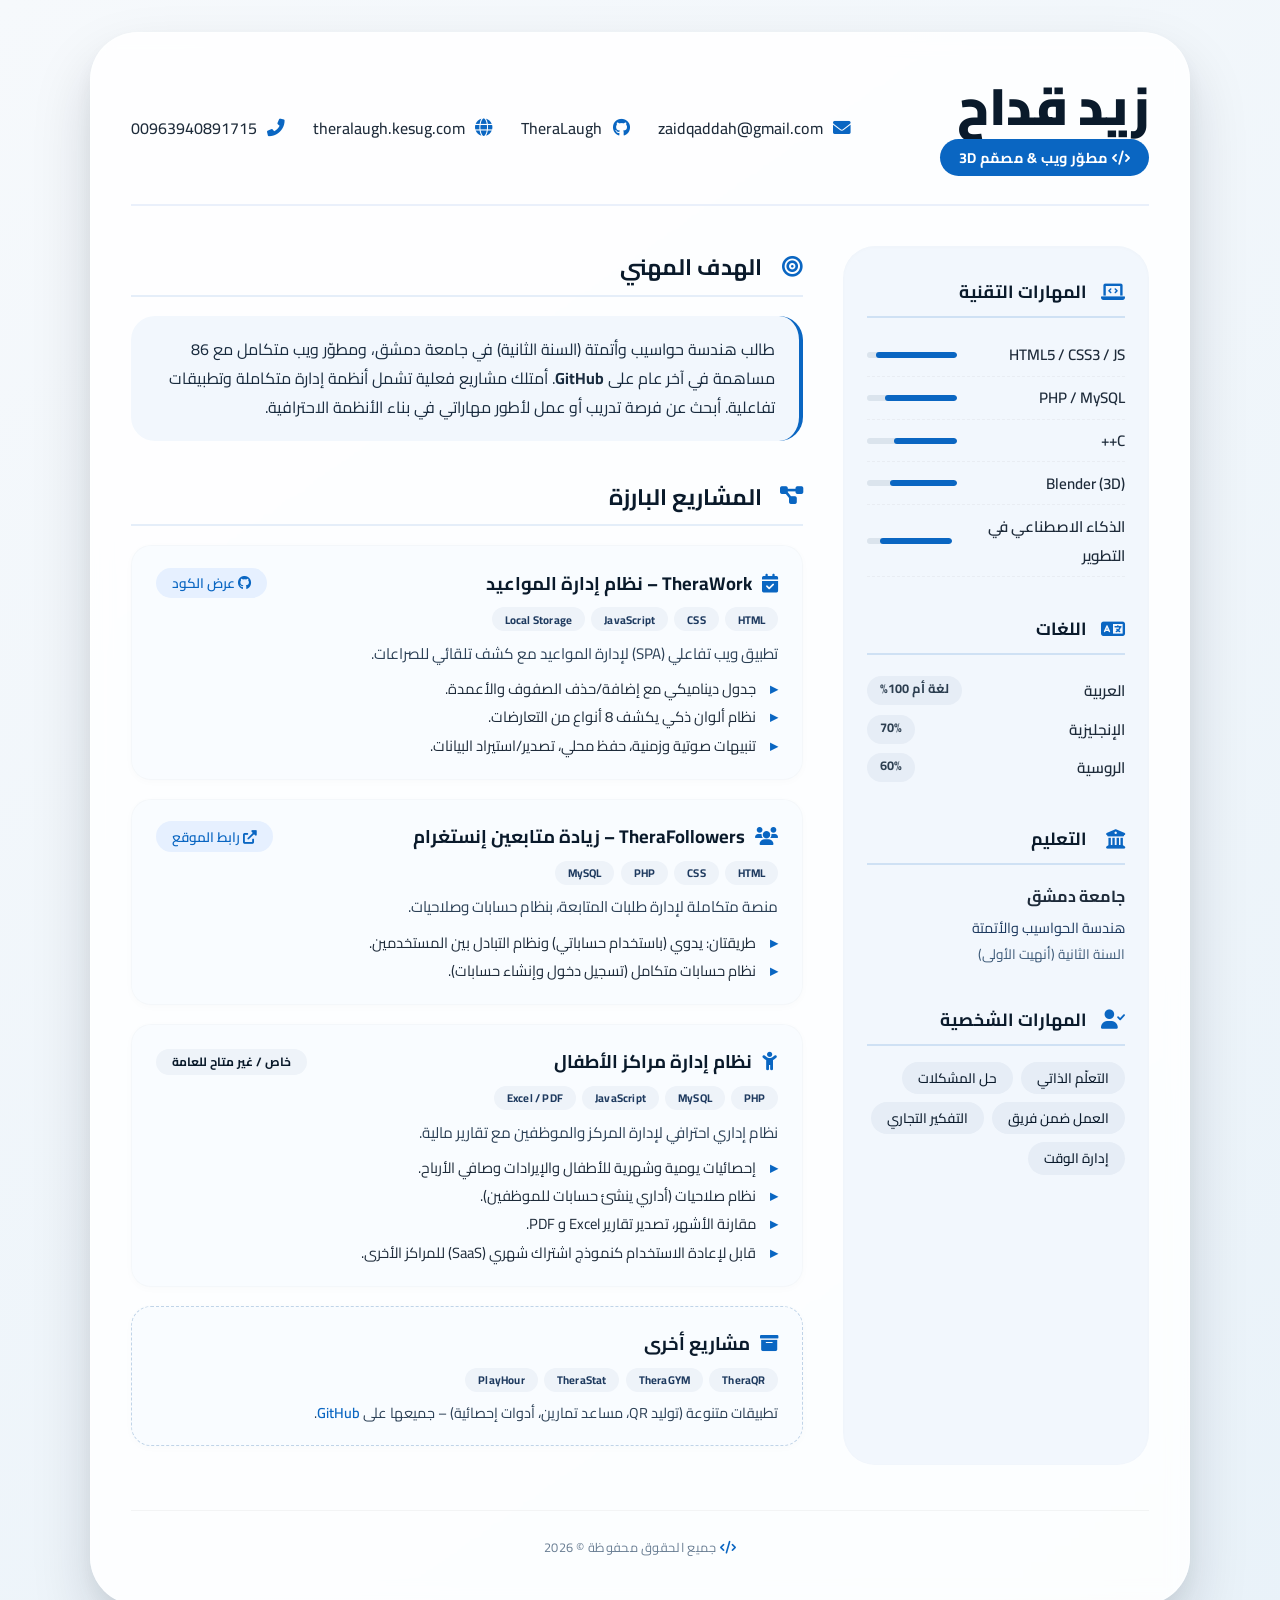
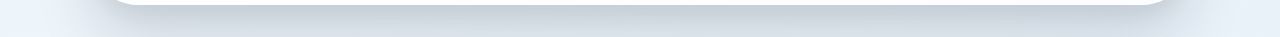
==== index.html @ 690ad446 "Add initial HTML structure for personal website" ====
<!DOCTYPE html>
<html dir="rtl" lang="ar">
<head>
    <meta charset="UTF-8" />
    <meta name="viewport" content="width=device-width, initial-scale=1.0" />
    <title>ZAID QADDAH</title>
    <!-- Google Fonts -->
    <link rel="preconnect" href="https://fonts.googleapis.com" />
    <link rel="preconnect" href="https://fonts.gstatic.com" crossorigin />
    <link href="https://fonts.googleapis.com/css2?family=Cairo:wght@300;400;700;900&display=swap" rel="stylesheet" />
    <!-- Font Awesome 6 (أيقونات) -->
    <link rel="stylesheet" href="https://cdnjs.cloudflare.com/ajax/libs/font-awesome/6.0.0-beta3/css/all.min.css" />
    <style>
        /* ---------- إعدادات عامة ---------- */
        * {
            margin: 0;
            padding: 0;
            box-sizing: border-box;
        }

        body {
            font-family: 'Cairo', sans-serif;
            background: linear-gradient(145deg, #f6f9fc 0%, #e9f2f9 100%);
            color: #1e2b3a;
            padding: 2rem 1rem;
            min-height: 100vh;
            display: flex;
            justify-content: center;
            align-items: center;
        }

        .container {
            max-width: 1100px;
            width: 100%;
            background: rgba(255, 255, 255, 0.85);
            backdrop-filter: blur(10px);
            -webkit-backdrop-filter: blur(10px);
            border-radius: 48px;
            box-shadow: 0 30px 60px rgba(0, 20, 40, 0.15), 0 10px 25px rgba(0, 0, 0, 0.05);
            padding: 2.8rem 2.5rem;
            transition: all 0.3s ease;
            border: 1px solid rgba(255, 255, 255, 0.4);
        }

        /* ---------- الهيدر / الاسم واللقب ---------- */
        .header {
            display: flex;
            flex-wrap: wrap;
            justify-content: space-between;
            align-items: center;
            border-bottom: 2px solid rgba(0, 80, 200, 0.08);
            padding-bottom: 1.8rem;
            margin-bottom: 2.5rem;
        }

        .name-title h1 {
            font-size: 3.2rem;
            font-weight: 900;
            color: #0a1a2b;
            letter-spacing: -0.5px;
            line-height: 1.1;
        }

        .name-title .badge {
            display: inline-block;
            background: #0a66c2;
            color: #fff;
            font-size: 0.9rem;
            font-weight: 700;
            padding: 0.3rem 1.2rem;
            border-radius: 40px;
            margin-top: 0.3rem;
            letter-spacing: 0.3px;
        }

        .contact-links {
            display: flex;
            flex-wrap: wrap;
            gap: 0.8rem 1.5rem;
            margin-top: 0.5rem;
        }

        .contact-links a {
            color: #1e2b3a;
            text-decoration: none;
            font-weight: 500;
            font-size: 1rem;
            display: inline-flex;
            align-items: center;
            gap: 0.4rem;
            transition: color 0.2s;
            border-bottom: 2px solid transparent;
            padding-bottom: 0.2rem;
        }

        .contact-links a i {
            color: #0a66c2;
            font-size: 1.1rem;
            width: 1.6rem;
            text-align: center;
        }

        .contact-links a:hover {
            color: #0a66c2;
            border-bottom-color: #0a66c2;
        }

        /* ---------- شبكة (Grid) السيرة ---------- */
        .cv-grid {
            display: grid;
            grid-template-columns: 1fr 2.2fr;
            gap: 2.5rem;
        }

        /* ---------- العمود الأيمن (الجانبي) ---------- */
        .sidebar {
            background: #f2f7fd;
            border-radius: 32px;
            padding: 1.8rem 1.5rem;
            box-shadow: inset 0 1px 4px rgba(0,0,0,0.02);
        }

        .sidebar-section {
            margin-bottom: 2.2rem;
        }

        .sidebar-section:last-child {
            margin-bottom: 0;
        }

        .sidebar-section h3 {
            font-size: 1.1rem;
            font-weight: 700;
            color: #0a1a2b;
            display: flex;
            align-items: center;
            gap: 0.6rem;
            margin-bottom: 1rem;
            border-bottom: 2px solid rgba(10, 102, 194, 0.15);
            padding-bottom: 0.5rem;
        }

        .sidebar-section h3 i {
            color: #0a66c2;
            font-size: 1.2rem;
            width: 1.8rem;
        }

        /* المهارات */
        .skill-item {
            display: flex;
            justify-content: space-between;
            align-items: center;
            font-size: 0.95rem;
            padding: 0.4rem 0;
            border-bottom: 1px dashed rgba(0,0,0,0.04);
        }

        .skill-item span:first-child {
            font-weight: 600;
        }

        .skill-bar {
            width: 90px;
            height: 6px;
            background: #dbe4ed;
            border-radius: 20px;
            overflow: hidden;
        }

        .skill-bar .fill {
            height: 100%;
            background: #0a66c2;
            border-radius: 20px;
            display: block;
        }

        .lang-item {
            display: flex;
            justify-content: space-between;
            font-size: 0.95rem;
            padding: 0.3rem 0;
        }

        .lang-item .lang-name {
            font-weight: 600;
        }

        .lang-item .lang-level {
            color: #2c3e50;
            background: #e6edf6;
            padding: 0 0.8rem;
            border-radius: 30px;
            font-size: 0.8rem;
            font-weight: 700;
        }

        .badge-list {
            display: flex;
            flex-wrap: wrap;
            gap: 0.5rem;
        }

        .badge-list .tag {
            background: #e6edf6;
            padding: 0.2rem 1rem;
            border-radius: 40px;
            font-size: 0.85rem;
            font-weight: 500;
            color: #0a1a2b;
        }

        /* ---------- العمود الأيسر (الرئيسي) ---------- */
        .main {
            display: flex;
            flex-direction: column;
            gap: 2.2rem;
        }

        .main-section h2 {
            font-size: 1.4rem;
            font-weight: 700;
            color: #0a1a2b;
            display: flex;
            align-items: center;
            gap: 0.6rem;
            margin-bottom: 1.2rem;
            border-bottom: 2px solid rgba(10, 102, 194, 0.1);
            padding-bottom: 0.4rem;
        }

        .main-section h2 i {
            color: #0a66c2;
            font-size: 1.3rem;
            width: 2rem;
        }

        /* الهدف */
        .objective {
            background: #f2f7fd;
            padding: 1.2rem 1.5rem;
            border-radius: 24px;
            font-size: 1rem;
            line-height: 1.8;
            color: #1a2c3f;
            border-right: 4px solid #0a66c2;
        }

        /* المشاريع */
        .project-card {
            background: #f9fcff;
            border-radius: 20px;
            padding: 1.2rem 1.5rem;
            margin-bottom: 1.2rem;
            box-shadow: 0 2px 8px rgba(0,0,0,0.02);
            border: 1px solid rgba(0,0,0,0.02);
            transition: transform 0.15s ease;
        }

        .project-card:hover {
            transform: translateY(-3px);
            box-shadow: 0 8px 20px rgba(0, 40, 80, 0.06);
        }

        .project-card .project-title {
            font-size: 1.15rem;
            font-weight: 700;
            color: #0a1a2b;
            display: flex;
            flex-wrap: wrap;
            align-items: center;
            justify-content: space-between;
        }

        .project-card .project-title a {
            color: #0a66c2;
            text-decoration: none;
            font-size: 0.85rem;
            font-weight: 600;
            background: #e6f0ff;
            padding: 0.15rem 1rem;
            border-radius: 30px;
            transition: 0.2s;
        }

        .project-card .project-title a:hover {
            background: #0a66c2;
            color: #fff;
        }

        .project-card .project-tech {
            display: flex;
            flex-wrap: wrap;
            gap: 0.4rem;
            margin: 0.4rem 0 0.6rem;
        }

        .project-card .project-tech span {
            background: #eef3f9;
            font-size: 0.7rem;
            font-weight: 700;
            padding: 0.1rem 0.8rem;
            border-radius: 30px;
            color: #1e3a5f;
            letter-spacing: 0.2px;
        }

        .project-card p {
            font-size: 0.95rem;
            line-height: 1.7;
            color: #2c4056;
            margin-top: 0.3rem;
        }

        .project-card ul {
            list-style: none;
            padding: 0;
            margin: 0.5rem 0 0;
        }

        .project-card ul li {
            font-size: 0.92rem;
            line-height: 1.6;
            padding: 0.15rem 0;
            padding-right: 1.4rem;
            position: relative;
        }

        .project-card ul li::before {
            content: "▸";
            color: #0a66c2;
            font-weight: 700;
            position: absolute;
            right: 0;
        }

        /* ---------- استجابة للجوال ---------- */
        @media (max-width: 820px) {
            .cv-grid {
                grid-template-columns: 1fr;
                gap: 1.8rem;
            }

            .container {
                padding: 1.8rem 1.2rem;
            }

            .header {
                flex-direction: column;
                align-items: flex-start;
                gap: 1rem;
            }

            .name-title h1 {
                font-size: 2.5rem;
            }

            .contact-links {
                gap: 0.5rem 1.2rem;
            }

            .project-card .project-title {
                flex-direction: column;
                align-items: flex-start;
                gap: 0.3rem;
            }
        }

        @media (max-width: 480px) {
            body {
                padding: 0.8rem;
            }
            .container {
                padding: 1.2rem 0.8rem;
                border-radius: 32px;
            }
            .name-title h1 {
                font-size: 2rem;
            }
            .sidebar {
                padding: 1.2rem 0.8rem;
            }
        }

        /* ---------- تذييل بسيط ---------- */
        .footer-note {
            margin-top: 2.8rem;
            text-align: center;
            font-size: 0.8rem;
            color: #6a7f94;
            border-top: 1px solid rgba(0,0,0,0.04);
            padding-top: 1.5rem;
            letter-spacing: 0.3px;
        }
        .footer-note a {
            color: #0a66c2;
            text-decoration: none;
        }
    </style>
</head>
<body>

<div class="container">

    <!-- ========== الهيدر ========== -->
    <header class="header">
        <div class="name-title">
            <h1>زيد قداح</h1>
            <span class="badge"><i class="fas fa-code"></i> مطوّر ويب &amp; مصمّم 3D</span>
        </div>
        <div class="contact-links">
            <a href="mailto:your.email@example.com"><i class="fas fa-envelope"></i> zaidqaddah@gmail.com</a>
            <a href="https://github.com/TheraLaugh" target="_blank"><i class="fab fa-github"></i> TheraLaugh</a>
            <a href="https://theralaugh.kesug.com" target="_blank"><i class="fas fa-globe"></i> theralaugh.kesug.com</a>
            <a href="#"><i class="fas fa-phone-alt"></i>00963940891715</a>
        </div>
    </header>

    <!-- ========== شبكة السيرة ========== -->
    <div class="cv-grid">

        <!-- ===== العمود الأيمن (الجانبي) ===== -->
        <aside class="sidebar">

            <!-- المهارات التقنية -->
            <section class="sidebar-section">
                <h3><i class="fas fa-laptop-code"></i> المهارات التقنية</h3>
                <div class="skill-item">
                    <span>HTML5 / CSS3 / JS</span>
                    <div class="skill-bar"><span class="fill" style="width:90%"></span></div>
                </div>
                <div class="skill-item">
                    <span>PHP / MySQL</span>
                    <div class="skill-bar"><span class="fill" style="width:80%"></span></div>
                </div>
                <div class="skill-item">
                    <span>C++</span>
                    <div class="skill-bar"><span class="fill" style="width:70%"></span></div>
                </div>
                <div class="skill-item">
                    <span>Blender (3D)</span>
                    <div class="skill-bar"><span class="fill" style="width:75%"></span></div>
                </div>
                <div class="skill-item">
                    <span>الذكاء الاصطناعي في التطوير</span>
                    <div class="skill-bar"><span class="fill" style="width:85%"></span></div>
                </div>
            </section>

            <!-- اللغات -->
            <section class="sidebar-section">
                <h3><i class="fas fa-language"></i> اللغات</h3>
                <div class="lang-item"><span class="lang-name">العربية</span><span class="lang-level">لغة أم 100%</span></div>
                <div class="lang-item"><span class="lang-name">الإنجليزية</span><span class="lang-level">70%</span></div>
                <div class="lang-item"><span class="lang-name">الروسية</span><span class="lang-level">60%</span></div>
            </section>

            <!-- التعليم -->
            <section class="sidebar-section">
                <h3><i class="fas fa-university"></i> التعليم</h3>
                <p style="font-weight:700; margin-bottom:0.2rem;">جامعة دمشق</p>
                <p style="font-size:0.9rem; color:#1e3a5f;">هندسة الحواسيب والأتمتة</p>
                <p style="font-size:0.85rem; color:#3d5a78;">السنة الثانية (أنهيت الأولى)</p>
            </section>

            <!-- المهارات الشخصية -->
            <section class="sidebar-section">
                <h3><i class="fas fa-user-check"></i> المهارات الشخصية</h3>
                <div class="badge-list">
                    <span class="tag">التعلّم الذاتي</span>
                    <span class="tag">حل المشكلات</span>
                    <span class="tag">العمل ضمن فريق</span>
                    <span class="tag">التفكير التجاري</span>
                    <span class="tag">إدارة الوقت</span>
                </div>
            </section>

        </aside>

        <!-- ===== العمود الأيسر (الرئيسي) ===== -->
        <main class="main">

            <!-- الهدف -->
            <section class="main-section">
                <h2><i class="fas fa-bullseye"></i> الهدف المهني</h2>
                <div class="objective">
                    طالب هندسة حواسيب وأتمتة (السنة الثانية) في جامعة دمشق، ومطوّر ويب متكامل 
                    مع 86 مساهمة في آخر عام على <strong>GitHub</strong>. أمتلك مشاريع فعلية 
                    تشمل أنظمة إدارة متكاملة وتطبيقات تفاعلية. أبحث عن فرصة تدريب أو عمل 
                    لأطور مهاراتي في بناء الأنظمة الاحترافية.
                </div>
            </section>

            <!-- المشاريع -->
            <section class="main-section">
                <h2><i class="fas fa-project-diagram"></i> المشاريع البارزة</h2>

                <!-- المشروع 1: TheraWork -->
                <div class="project-card">
                    <div class="project-title">
                        <span><i class="fas fa-calendar-check" style="color:#0a66c2;margin-left:0.4rem;"></i> TheraWork – نظام إدارة المواعيد</span>
                        <a href="https://github.com/TheraLaugh/TheraWork" target="_blank"><i class="fab fa-github"></i> عرض الكود</a>
                    </div>
                    <div class="project-tech">
                        <span>HTML</span><span>CSS</span><span>JavaScript</span><span>Local Storage</span>
                    </div>
                    <p>تطبيق ويب تفاعلي (SPA) لإدارة المواعيد مع كشف تلقائي للصراعات.</p>
                    <ul>
                        <li>جدول ديناميكي مع إضافة/حذف الصفوف والأعمدة.</li>
                        <li>نظام ألوان ذكي يكشف 8 أنواع من التعارضات.</li>
                        <li>تنبيهات صوتية وزمنية، حفظ محلي، تصدير/استيراد البيانات.</li>
                    </ul>
                </div>

                <!-- المشروع 2: TheraFollowers-site -->
                <div class="project-card">
                    <div class="project-title">
                        <span><i class="fas fa-users" style="color:#0a66c2;margin-left:0.4rem;"></i> TheraFollowers – زيادة متابعين إنستغرام</span>
                        <a href="https://theralaugh.kesug.com" target="_blank"><i class="fas fa-external-link-alt"></i> رابط الموقع</a>
                    </div>
                    <div class="project-tech">
                        <span>HTML</span><span>CSS</span><span>PHP</span><span>MySQL</span>
                    </div>
                    <p>منصة متكاملة لإدارة طلبات المتابعة، بنظام حسابات وصلاحيات.</p>
                    <ul>
                        <li>طريقتان: يدوي (باستخدام حساباتي) ونظام التبادل بين المستخدمين.</li>
                        <li>نظام حسابات متكامل (تسجيل دخول وإنشاء حسابات).</li>
                    </ul>
                </div>

                <!-- المشروع 3: نظام إدارة مراكز الأطفال (خاص) -->
                <div class="project-card">
                    <div class="project-title">
                        <span><i class="fas fa-child" style="color:#0a66c2;margin-left:0.4rem;"></i> نظام إدارة مراكز الأطفال</span>
                        <span style="font-size:0.75rem; background:#eef3f9; padding:0.1rem 1rem; border-radius:30px;">خاص / غير متاح للعامة</span>
                    </div>
                    <div class="project-tech">
                        <span>PHP</span><span>MySQL</span><span>JavaScript</span><span>Excel / PDF</span>
                    </div>
                    <p>نظام إداري احترافي لإدارة المركز والموظفين مع تقارير مالية.</p>
                    <ul>
                        <li>إحصائيات يومية وشهرية للأطفال والإيرادات وصافي الأرباح.</li>
                        <li>نظام صلاحيات (أداري ينشئ حسابات للموظفين).</li>
                        <li>مقارنة الأشهر، تصدير تقارير Excel و PDF.</li>
                        <li>قابل لإعادة الاستخدام كنموذج اشتراك شهري (SaaS) للمراكز الأخرى.</li>
                    </ul>
                </div>

                <!-- مشاريع أخرى من GitHub -->
                <div class="project-card" style="background:#f9fcff; border:1px dashed #c0d4e8;">
                    <div class="project-title">
                        <span><i class="fas fa-archive" style="color:#0a66c2;margin-left:0.4rem;"></i> مشاريع أخرى</span>
                    </div>
                    <div class="project-tech">
                        <span>TheraQR</span><span>TheraGYM</span><span>TheraStat</span><span>PlayHour</span>
                    </div>
                    <p style="font-size:0.9rem;">تطبيقات متنوعة (توليد QR، مساعد تمارين، أدوات إحصائية) – جميعها على <a href="https://github.com/TheraLaugh" target="_blank" style="color:#0a66c2;text-decoration:none;font-weight:600;">GitHub</a>.</p>
                </div>
            </section>

        </main>
    </div>

    <!-- ========== تذييل ========== -->
    <div class="footer-note">
        <i class="fas fa-code" style="color:#0a66c2;"></i> جميع الحقوق محفوظة © 2026
    </div>

</div>

</body>
                      </html>
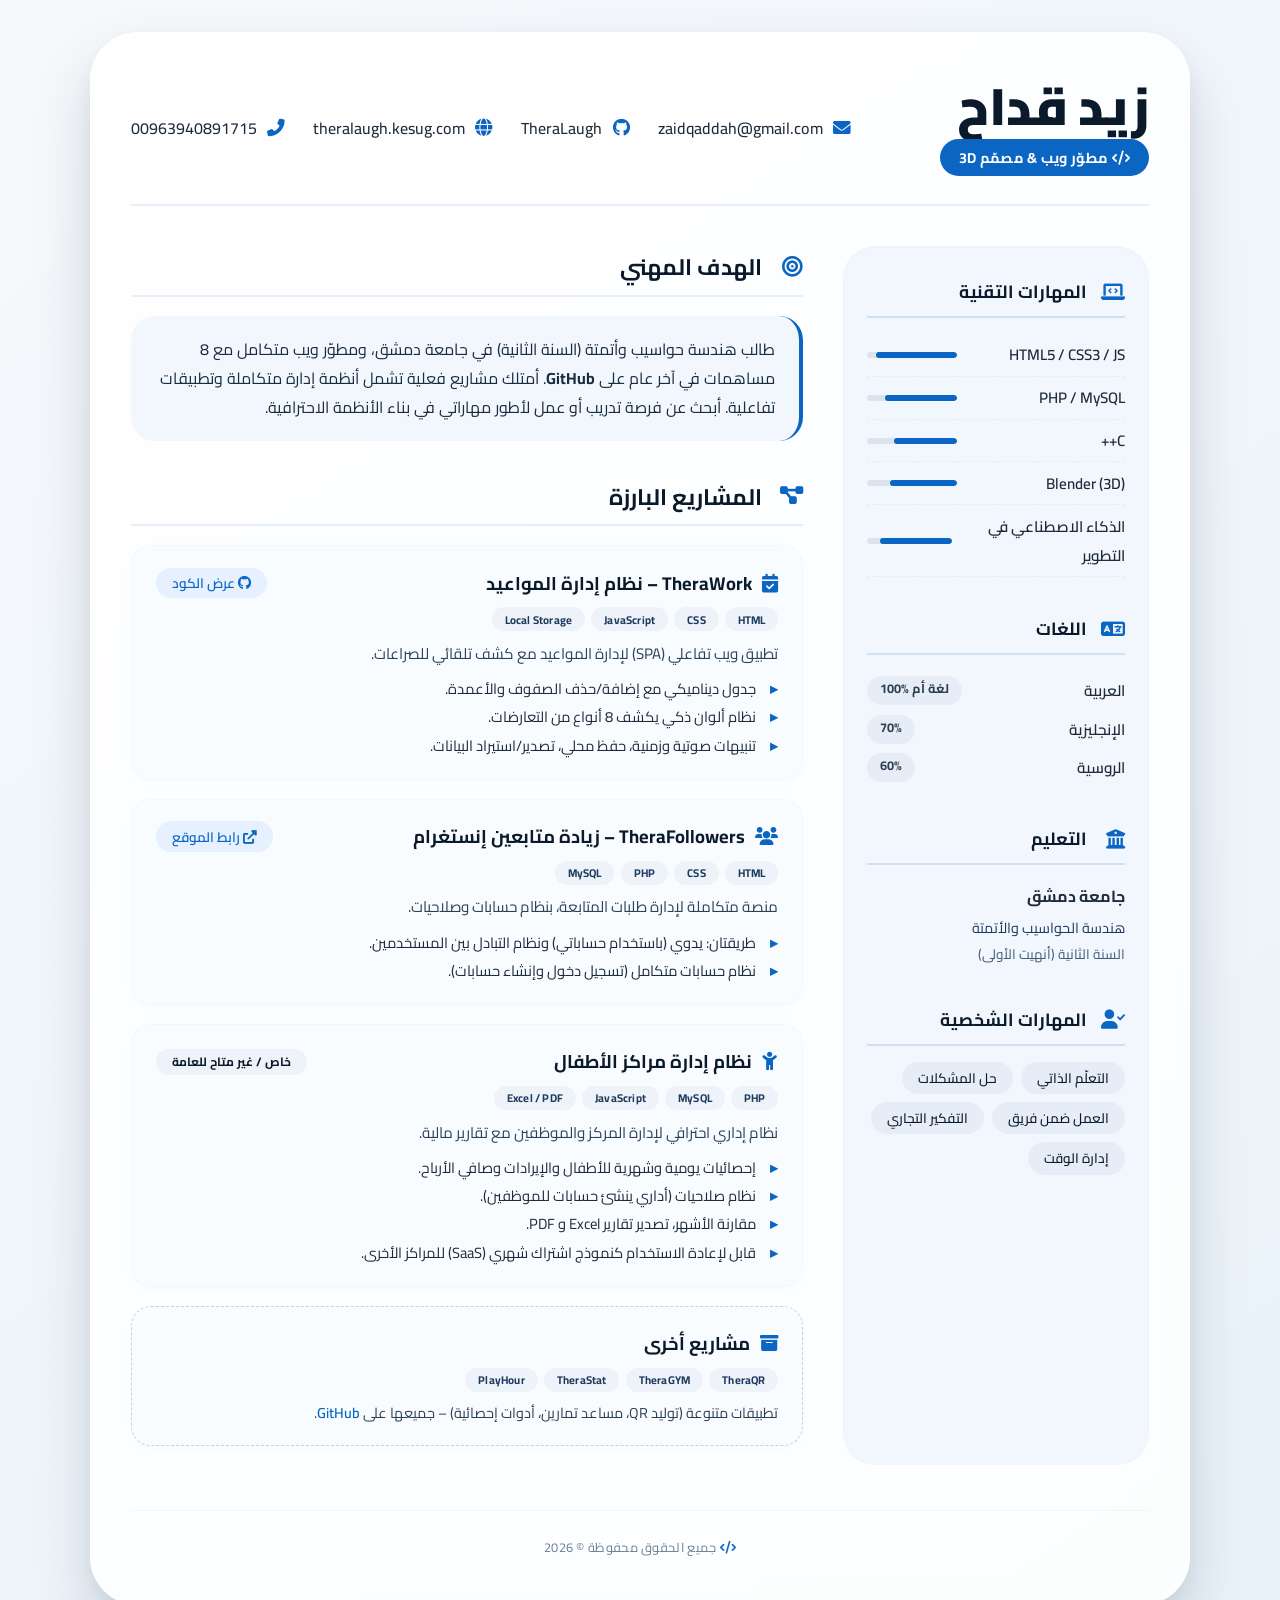
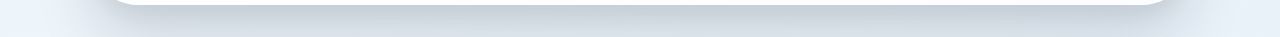
==== commit 7f795c4b: "Update email and language proficiency details" ====
--- a/index.html
+++ b/index.html
@@ -409,7 +409,7 @@
             <span class="badge"><i class="fas fa-code"></i> مطوّر ويب &amp; مصمّم 3D</span>
         </div>
         <div class="contact-links">
-            <a href="mailto:your.email@example.com"><i class="fas fa-envelope"></i> zaidqaddah@gmail.com</a>
+            <a href="mailto:zaidqaddah@gmail.com"><i class="fas fa-envelope"></i> zaidqaddah@gmail.com</a>
             <a href="https://github.com/TheraLaugh" target="_blank"><i class="fab fa-github"></i> TheraLaugh</a>
             <a href="https://theralaugh.kesug.com" target="_blank"><i class="fas fa-globe"></i> theralaugh.kesug.com</a>
             <a href="#"><i class="fas fa-phone-alt"></i>00963940891715</a>
@@ -450,7 +450,7 @@
             <!-- اللغات -->
             <section class="sidebar-section">
                 <h3><i class="fas fa-language"></i> اللغات</h3>
-                <div class="lang-item"><span class="lang-name">العربية</span><span class="lang-level">لغة أم 100%</span></div>
+                <div class="lang-item"><span class="lang-name">العربية</span><span class="lang-level">لغة أم %100</span></div>
                 <div class="lang-item"><span class="lang-name">الإنجليزية</span><span class="lang-level">70%</span></div>
                 <div class="lang-item"><span class="lang-name">الروسية</span><span class="lang-level">60%</span></div>
             </section>
@@ -485,7 +485,7 @@
                 <h2><i class="fas fa-bullseye"></i> الهدف المهني</h2>
                 <div class="objective">
                     طالب هندسة حواسيب وأتمتة (السنة الثانية) في جامعة دمشق، ومطوّر ويب متكامل 
-                    مع 86 مساهمة في آخر عام على <strong>GitHub</strong>. أمتلك مشاريع فعلية 
+                    مع 8 مساهمات في آخر عام على <strong>GitHub</strong>. أمتلك مشاريع فعلية 
                     تشمل أنظمة إدارة متكاملة وتطبيقات تفاعلية. أبحث عن فرصة تدريب أو عمل 
                     لأطور مهاراتي في بناء الأنظمة الاحترافية.
                 </div>
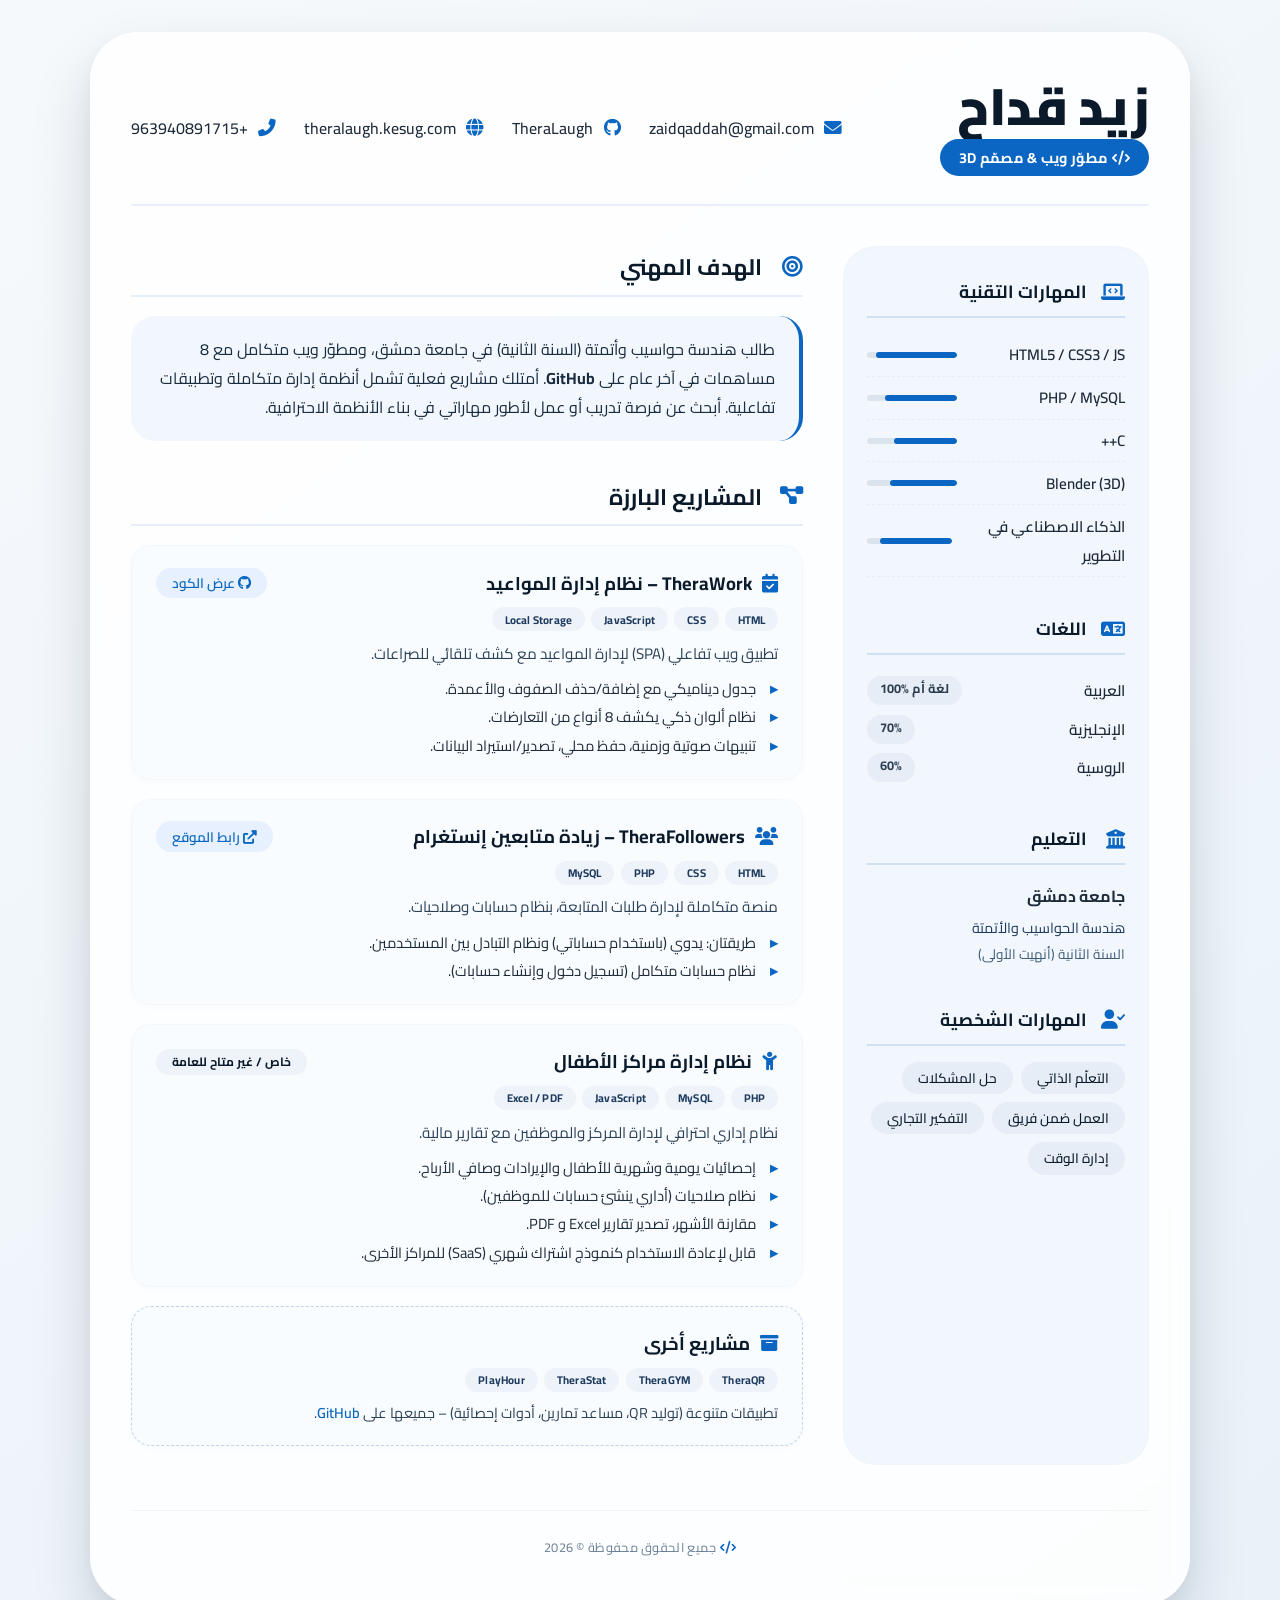
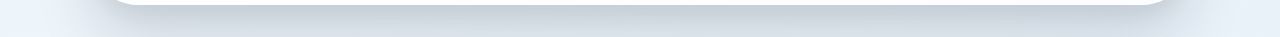
==== commit 911b11c8: "Update phone number format in contact links" ====
--- a/index.html
+++ b/index.html
@@ -412,7 +412,7 @@
             <a href="mailto:zaidqaddah@gmail.com"><i class="fas fa-envelope"></i> zaidqaddah@gmail.com</a>
             <a href="https://github.com/TheraLaugh" target="_blank"><i class="fab fa-github"></i> TheraLaugh</a>
             <a href="https://theralaugh.kesug.com" target="_blank"><i class="fas fa-globe"></i> theralaugh.kesug.com</a>
-            <a href="#"><i class="fas fa-phone-alt"></i>00963940891715</a>
+            <a href="#"><i class="fas fa-phone-alt"></i>+963940891715</a>
         </div>
     </header>
 
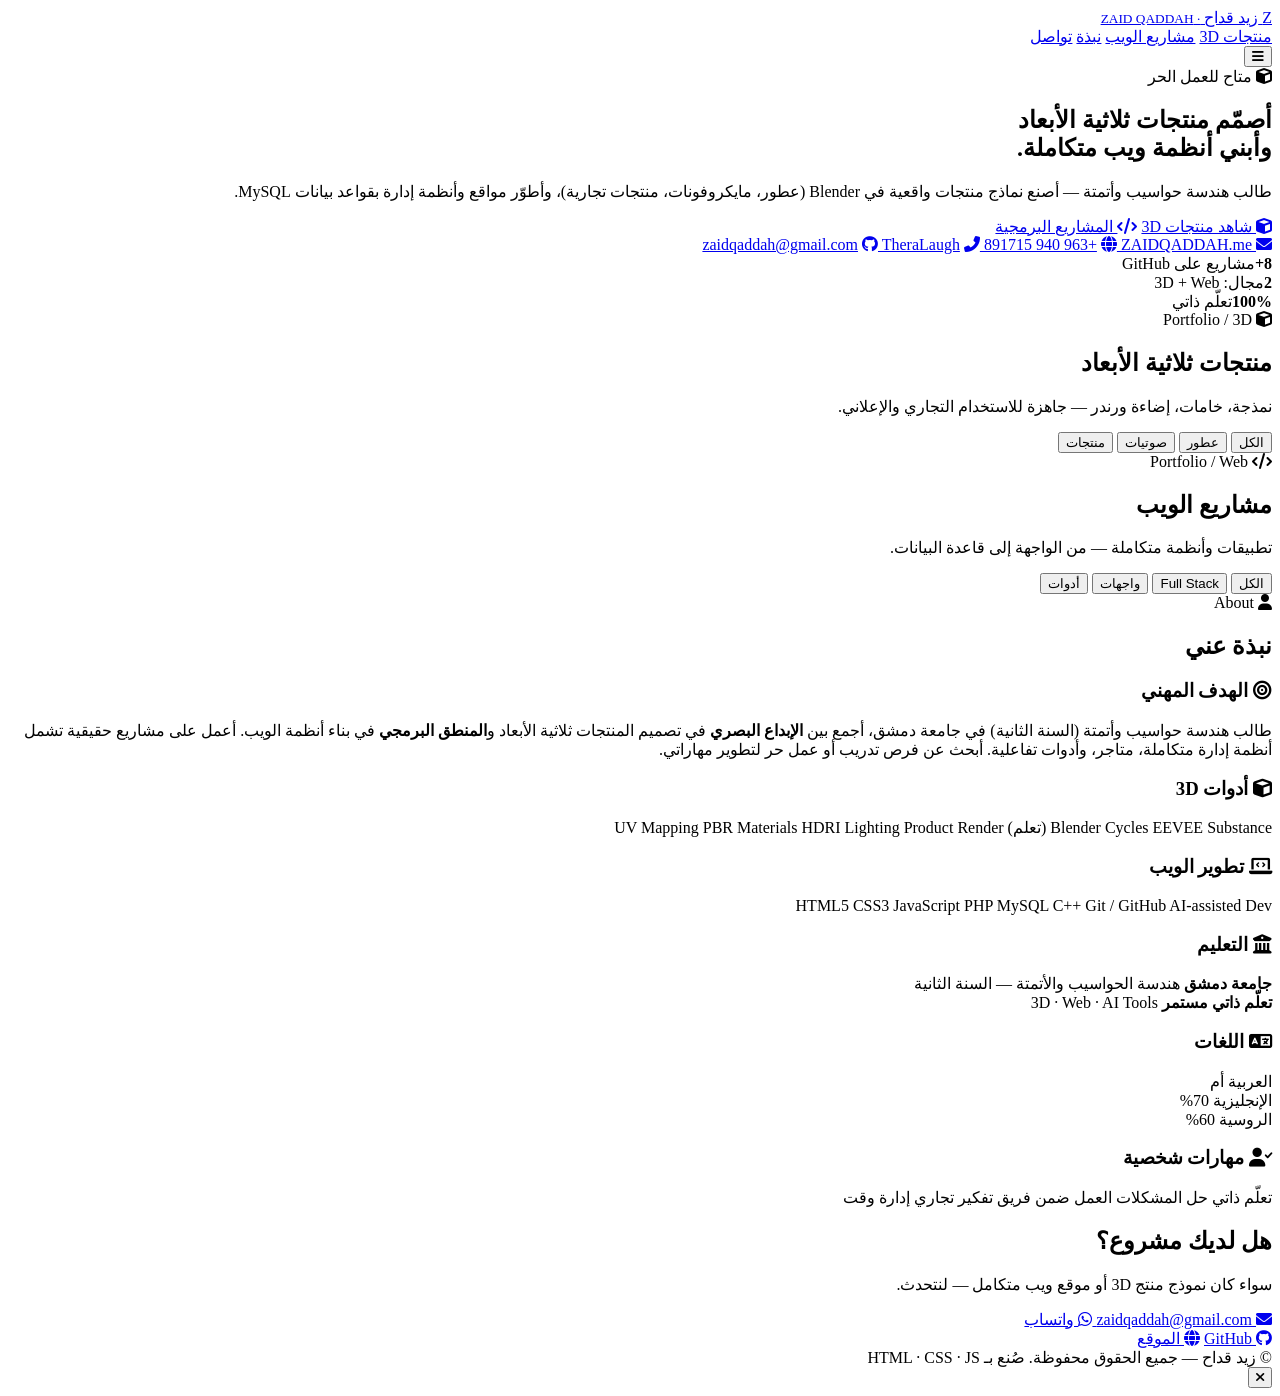
==== commit 87d5d6cd: "Create index.html" ====
--- a/index.html
+++ b/index.html
@@ -1,572 +1,234 @@
 <!DOCTYPE html>
 <html dir="rtl" lang="ar">
 <head>
-    <meta charset="UTF-8" />
-    <meta name="viewport" content="width=device-width, initial-scale=1.0" />
-    <title>ZAID QADDAH</title>
-    <!-- Google Fonts -->
-    <link rel="preconnect" href="https://fonts.googleapis.com" />
-    <link rel="preconnect" href="https://fonts.gstatic.com" crossorigin />
-    <link href="https://fonts.googleapis.com/css2?family=Cairo:wght@300;400;700;900&display=swap" rel="stylesheet" />
-    <!-- Font Awesome 6 (أيقونات) -->
-    <link rel="stylesheet" href="https://cdnjs.cloudflare.com/ajax/libs/font-awesome/6.0.0-beta3/css/all.min.css" />
-    <style>
-        /* ---------- إعدادات عامة ---------- */
-        * {
-            margin: 0;
-            padding: 0;
-            box-sizing: border-box;
-        }
-
-        body {
-            font-family: 'Cairo', sans-serif;
-            background: linear-gradient(145deg, #f6f9fc 0%, #e9f2f9 100%);
-            color: #1e2b3a;
-            padding: 2rem 1rem;
-            min-height: 100vh;
-            display: flex;
-            justify-content: center;
-            align-items: center;
-        }
-
-        .container {
-            max-width: 1100px;
-            width: 100%;
-            background: rgba(255, 255, 255, 0.85);
-            backdrop-filter: blur(10px);
-            -webkit-backdrop-filter: blur(10px);
-            border-radius: 48px;
-            box-shadow: 0 30px 60px rgba(0, 20, 40, 0.15), 0 10px 25px rgba(0, 0, 0, 0.05);
-            padding: 2.8rem 2.5rem;
-            transition: all 0.3s ease;
-            border: 1px solid rgba(255, 255, 255, 0.4);
-        }
-
-        /* ---------- الهيدر / الاسم واللقب ---------- */
-        .header {
-            display: flex;
-            flex-wrap: wrap;
-            justify-content: space-between;
-            align-items: center;
-            border-bottom: 2px solid rgba(0, 80, 200, 0.08);
-            padding-bottom: 1.8rem;
-            margin-bottom: 2.5rem;
-        }
-
-        .name-title h1 {
-            font-size: 3.2rem;
-            font-weight: 900;
-            color: #0a1a2b;
-            letter-spacing: -0.5px;
-            line-height: 1.1;
-        }
-
-        .name-title .badge {
-            display: inline-block;
-            background: #0a66c2;
-            color: #fff;
-            font-size: 0.9rem;
-            font-weight: 700;
-            padding: 0.3rem 1.2rem;
-            border-radius: 40px;
-            margin-top: 0.3rem;
-            letter-spacing: 0.3px;
-        }
-
-        .contact-links {
-            display: flex;
-            flex-wrap: wrap;
-            gap: 0.8rem 1.5rem;
-            margin-top: 0.5rem;
-        }
-
-        .contact-links a {
-            color: #1e2b3a;
-            text-decoration: none;
-            font-weight: 500;
-            font-size: 1rem;
-            display: inline-flex;
-            align-items: center;
-            gap: 0.4rem;
-            transition: color 0.2s;
-            border-bottom: 2px solid transparent;
-            padding-bottom: 0.2rem;
-        }
-
-        .contact-links a i {
-            color: #0a66c2;
-            font-size: 1.1rem;
-            width: 1.6rem;
-            text-align: center;
-        }
-
-        .contact-links a:hover {
-            color: #0a66c2;
-            border-bottom-color: #0a66c2;
-        }
-
-        /* ---------- شبكة (Grid) السيرة ---------- */
-        .cv-grid {
-            display: grid;
-            grid-template-columns: 1fr 2.2fr;
-            gap: 2.5rem;
-        }
-
-        /* ---------- العمود الأيمن (الجانبي) ---------- */
-        .sidebar {
-            background: #f2f7fd;
-            border-radius: 32px;
-            padding: 1.8rem 1.5rem;
-            box-shadow: inset 0 1px 4px rgba(0,0,0,0.02);
-        }
-
-        .sidebar-section {
-            margin-bottom: 2.2rem;
-        }
-
-        .sidebar-section:last-child {
-            margin-bottom: 0;
-        }
-
-        .sidebar-section h3 {
-            font-size: 1.1rem;
-            font-weight: 700;
-            color: #0a1a2b;
-            display: flex;
-            align-items: center;
-            gap: 0.6rem;
-            margin-bottom: 1rem;
-            border-bottom: 2px solid rgba(10, 102, 194, 0.15);
-            padding-bottom: 0.5rem;
-        }
-
-        .sidebar-section h3 i {
-            color: #0a66c2;
-            font-size: 1.2rem;
-            width: 1.8rem;
-        }
-
-        /* المهارات */
-        .skill-item {
-            display: flex;
-            justify-content: space-between;
-            align-items: center;
-            font-size: 0.95rem;
-            padding: 0.4rem 0;
-            border-bottom: 1px dashed rgba(0,0,0,0.04);
-        }
-
-        .skill-item span:first-child {
-            font-weight: 600;
-        }
-
-        .skill-bar {
-            width: 90px;
-            height: 6px;
-            background: #dbe4ed;
-            border-radius: 20px;
-            overflow: hidden;
-        }
-
-        .skill-bar .fill {
-            height: 100%;
-            background: #0a66c2;
-            border-radius: 20px;
-            display: block;
-        }
-
-        .lang-item {
-            display: flex;
-            justify-content: space-between;
-            font-size: 0.95rem;
-            padding: 0.3rem 0;
-        }
-
-        .lang-item .lang-name {
-            font-weight: 600;
-        }
-
-        .lang-item .lang-level {
-            color: #2c3e50;
-            background: #e6edf6;
-            padding: 0 0.8rem;
-            border-radius: 30px;
-            font-size: 0.8rem;
-            font-weight: 700;
-        }
-
-        .badge-list {
-            display: flex;
-            flex-wrap: wrap;
-            gap: 0.5rem;
-        }
-
-        .badge-list .tag {
-            background: #e6edf6;
-            padding: 0.2rem 1rem;
-            border-radius: 40px;
-            font-size: 0.85rem;
-            font-weight: 500;
-            color: #0a1a2b;
-        }
-
-        /* ---------- العمود الأيسر (الرئيسي) ---------- */
-        .main {
-            display: flex;
-            flex-direction: column;
-            gap: 2.2rem;
-        }
-
-        .main-section h2 {
-            font-size: 1.4rem;
-            font-weight: 700;
-            color: #0a1a2b;
-            display: flex;
-            align-items: center;
-            gap: 0.6rem;
-            margin-bottom: 1.2rem;
-            border-bottom: 2px solid rgba(10, 102, 194, 0.1);
-            padding-bottom: 0.4rem;
-        }
-
-        .main-section h2 i {
-            color: #0a66c2;
-            font-size: 1.3rem;
-            width: 2rem;
-        }
-
-        /* الهدف */
-        .objective {
-            background: #f2f7fd;
-            padding: 1.2rem 1.5rem;
-            border-radius: 24px;
-            font-size: 1rem;
-            line-height: 1.8;
-            color: #1a2c3f;
-            border-right: 4px solid #0a66c2;
-        }
-
-        /* المشاريع */
-        .project-card {
-            background: #f9fcff;
-            border-radius: 20px;
-            padding: 1.2rem 1.5rem;
-            margin-bottom: 1.2rem;
-            box-shadow: 0 2px 8px rgba(0,0,0,0.02);
-            border: 1px solid rgba(0,0,0,0.02);
-            transition: transform 0.15s ease;
-        }
-
-        .project-card:hover {
-            transform: translateY(-3px);
-            box-shadow: 0 8px 20px rgba(0, 40, 80, 0.06);
-        }
-
-        .project-card .project-title {
-            font-size: 1.15rem;
-            font-weight: 700;
-            color: #0a1a2b;
-            display: flex;
-            flex-wrap: wrap;
-            align-items: center;
-            justify-content: space-between;
-        }
-
-        .project-card .project-title a {
-            color: #0a66c2;
-            text-decoration: none;
-            font-size: 0.85rem;
-            font-weight: 600;
-            background: #e6f0ff;
-            padding: 0.15rem 1rem;
-            border-radius: 30px;
-            transition: 0.2s;
-        }
-
-        .project-card .project-title a:hover {
-            background: #0a66c2;
-            color: #fff;
-        }
-
-        .project-card .project-tech {
-            display: flex;
-            flex-wrap: wrap;
-            gap: 0.4rem;
-            margin: 0.4rem 0 0.6rem;
-        }
-
-        .project-card .project-tech span {
-            background: #eef3f9;
-            font-size: 0.7rem;
-            font-weight: 700;
-            padding: 0.1rem 0.8rem;
-            border-radius: 30px;
-            color: #1e3a5f;
-            letter-spacing: 0.2px;
-        }
-
-        .project-card p {
-            font-size: 0.95rem;
-            line-height: 1.7;
-            color: #2c4056;
-            margin-top: 0.3rem;
-        }
-
-        .project-card ul {
-            list-style: none;
-            padding: 0;
-            margin: 0.5rem 0 0;
-        }
-
-        .project-card ul li {
-            font-size: 0.92rem;
-            line-height: 1.6;
-            padding: 0.15rem 0;
-            padding-right: 1.4rem;
-            position: relative;
-        }
-
-        .project-card ul li::before {
-            content: "▸";
-            color: #0a66c2;
-            font-weight: 700;
-            position: absolute;
-            right: 0;
-        }
-
-        /* ---------- استجابة للجوال ---------- */
-        @media (max-width: 820px) {
-            .cv-grid {
-                grid-template-columns: 1fr;
-                gap: 1.8rem;
-            }
-
-            .container {
-                padding: 1.8rem 1.2rem;
-            }
-
-            .header {
-                flex-direction: column;
-                align-items: flex-start;
-                gap: 1rem;
-            }
-
-            .name-title h1 {
-                font-size: 2.5rem;
-            }
-
-            .contact-links {
-                gap: 0.5rem 1.2rem;
-            }
-
-            .project-card .project-title {
-                flex-direction: column;
-                align-items: flex-start;
-                gap: 0.3rem;
-            }
-        }
-
-        @media (max-width: 480px) {
-            body {
-                padding: 0.8rem;
-            }
-            .container {
-                padding: 1.2rem 0.8rem;
-                border-radius: 32px;
-            }
-            .name-title h1 {
-                font-size: 2rem;
-            }
-            .sidebar {
-                padding: 1.2rem 0.8rem;
-            }
-        }
-
-        /* ---------- تذييل بسيط ---------- */
-        .footer-note {
-            margin-top: 2.8rem;
-            text-align: center;
-            font-size: 0.8rem;
-            color: #6a7f94;
-            border-top: 1px solid rgba(0,0,0,0.04);
-            padding-top: 1.5rem;
-            letter-spacing: 0.3px;
-        }
-        .footer-note a {
-            color: #0a66c2;
-            text-decoration: none;
-        }
-    </style>
+  <meta charset="UTF-8" />
+  <meta name="viewport" content="width=device-width, initial-scale=1.0" />
+  <title>زيد قداح — مصمم منتجات 3D ومطور ويب</title>
+  <meta name="description" content="بورتفوليو زيد قداح: تصميم منتجات ثلاثية الأبعاد (عطور، مايكروفونات، منتجات) وتطوير أنظمة ويب متكاملة بقواعد بيانات." />
+
+  <link rel="preconnect" href="https://fonts.googleapis.com" />
+  <link rel="preconnect" href="https://fonts.gstatic.com" crossorigin />
+  <link href="https://fonts.googleapis.com/css2?family=Cairo:wght@300;400;600;700;900&family=Space+Grotesk:wght@500;700&display=swap" rel="stylesheet" />
+  <link rel="stylesheet" href="https://cdnjs.cloudflare.com/ajax/libs/font-awesome/6.0.0-beta3/css/all.min.css" />
+
+  <link rel="stylesheet" href="css/style.css" />
 </head>
 <body>
 
-<div class="container">
-
-    <!-- ========== الهيدر ========== -->
-    <header class="header">
-        <div class="name-title">
-            <h1>زيد قداح</h1>
-            <span class="badge"><i class="fas fa-code"></i> مطوّر ويب &amp; مصمّم 3D</span>
-        </div>
-        <div class="contact-links">
-            <a href="mailto:zaidqaddah@gmail.com"><i class="fas fa-envelope"></i> zaidqaddah@gmail.com</a>
-            <a href="https://github.com/TheraLaugh" target="_blank"><i class="fab fa-github"></i> TheraLaugh</a>
-            <a href="https://theralaugh.kesug.com" target="_blank"><i class="fas fa-globe"></i> theralaugh.kesug.com</a>
-            <a href="#"><i class="fas fa-phone-alt"></i>+963940891715</a>
-        </div>
-    </header>
-
-    <!-- ========== شبكة السيرة ========== -->
-    <div class="cv-grid">
-
-        <!-- ===== العمود الأيمن (الجانبي) ===== -->
-        <aside class="sidebar">
-
-            <!-- المهارات التقنية -->
-            <section class="sidebar-section">
-                <h3><i class="fas fa-laptop-code"></i> المهارات التقنية</h3>
-                <div class="skill-item">
-                    <span>HTML5 / CSS3 / JS</span>
-                    <div class="skill-bar"><span class="fill" style="width:90%"></span></div>
-                </div>
-                <div class="skill-item">
-                    <span>PHP / MySQL</span>
-                    <div class="skill-bar"><span class="fill" style="width:80%"></span></div>
-                </div>
-                <div class="skill-item">
-                    <span>C++</span>
-                    <div class="skill-bar"><span class="fill" style="width:70%"></span></div>
-                </div>
-                <div class="skill-item">
-                    <span>Blender (3D)</span>
-                    <div class="skill-bar"><span class="fill" style="width:75%"></span></div>
-                </div>
-                <div class="skill-item">
-                    <span>الذكاء الاصطناعي في التطوير</span>
-                    <div class="skill-bar"><span class="fill" style="width:85%"></span></div>
-                </div>
-            </section>
-
-            <!-- اللغات -->
-            <section class="sidebar-section">
-                <h3><i class="fas fa-language"></i> اللغات</h3>
-                <div class="lang-item"><span class="lang-name">العربية</span><span class="lang-level">لغة أم %100</span></div>
-                <div class="lang-item"><span class="lang-name">الإنجليزية</span><span class="lang-level">70%</span></div>
-                <div class="lang-item"><span class="lang-name">الروسية</span><span class="lang-level">60%</span></div>
-            </section>
-
-            <!-- التعليم -->
-            <section class="sidebar-section">
-                <h3><i class="fas fa-university"></i> التعليم</h3>
-                <p style="font-weight:700; margin-bottom:0.2rem;">جامعة دمشق</p>
-                <p style="font-size:0.9rem; color:#1e3a5f;">هندسة الحواسيب والأتمتة</p>
-                <p style="font-size:0.85rem; color:#3d5a78;">السنة الثانية (أنهيت الأولى)</p>
-            </section>
-
-            <!-- المهارات الشخصية -->
-            <section class="sidebar-section">
-                <h3><i class="fas fa-user-check"></i> المهارات الشخصية</h3>
-                <div class="badge-list">
-                    <span class="tag">التعلّم الذاتي</span>
-                    <span class="tag">حل المشكلات</span>
-                    <span class="tag">العمل ضمن فريق</span>
-                    <span class="tag">التفكير التجاري</span>
-                    <span class="tag">إدارة الوقت</span>
-                </div>
-            </section>
-
-        </aside>
-
-        <!-- ===== العمود الأيسر (الرئيسي) ===== -->
-        <main class="main">
-
-            <!-- الهدف -->
-            <section class="main-section">
-                <h2><i class="fas fa-bullseye"></i> الهدف المهني</h2>
-                <div class="objective">
-                    طالب هندسة حواسيب وأتمتة (السنة الثانية) في جامعة دمشق، ومطوّر ويب متكامل 
-                    مع 8 مساهمات في آخر عام على <strong>GitHub</strong>. أمتلك مشاريع فعلية 
-                    تشمل أنظمة إدارة متكاملة وتطبيقات تفاعلية. أبحث عن فرصة تدريب أو عمل 
-                    لأطور مهاراتي في بناء الأنظمة الاحترافية.
-                </div>
-            </section>
-
-            <!-- المشاريع -->
-            <section class="main-section">
-                <h2><i class="fas fa-project-diagram"></i> المشاريع البارزة</h2>
-
-                <!-- المشروع 1: TheraWork -->
-                <div class="project-card">
-                    <div class="project-title">
-                        <span><i class="fas fa-calendar-check" style="color:#0a66c2;margin-left:0.4rem;"></i> TheraWork – نظام إدارة المواعيد</span>
-                        <a href="https://github.com/TheraLaugh/TheraWork" target="_blank"><i class="fab fa-github"></i> عرض الكود</a>
-                    </div>
-                    <div class="project-tech">
-                        <span>HTML</span><span>CSS</span><span>JavaScript</span><span>Local Storage</span>
-                    </div>
-                    <p>تطبيق ويب تفاعلي (SPA) لإدارة المواعيد مع كشف تلقائي للصراعات.</p>
-                    <ul>
-                        <li>جدول ديناميكي مع إضافة/حذف الصفوف والأعمدة.</li>
-                        <li>نظام ألوان ذكي يكشف 8 أنواع من التعارضات.</li>
-                        <li>تنبيهات صوتية وزمنية، حفظ محلي، تصدير/استيراد البيانات.</li>
-                    </ul>
-                </div>
-
-                <!-- المشروع 2: TheraFollowers-site -->
-                <div class="project-card">
-                    <div class="project-title">
-                        <span><i class="fas fa-users" style="color:#0a66c2;margin-left:0.4rem;"></i> TheraFollowers – زيادة متابعين إنستغرام</span>
-                        <a href="https://theralaugh.kesug.com" target="_blank"><i class="fas fa-external-link-alt"></i> رابط الموقع</a>
-                    </div>
-                    <div class="project-tech">
-                        <span>HTML</span><span>CSS</span><span>PHP</span><span>MySQL</span>
-                    </div>
-                    <p>منصة متكاملة لإدارة طلبات المتابعة، بنظام حسابات وصلاحيات.</p>
-                    <ul>
-                        <li>طريقتان: يدوي (باستخدام حساباتي) ونظام التبادل بين المستخدمين.</li>
-                        <li>نظام حسابات متكامل (تسجيل دخول وإنشاء حسابات).</li>
-                    </ul>
-                </div>
-
-                <!-- المشروع 3: نظام إدارة مراكز الأطفال (خاص) -->
-                <div class="project-card">
-                    <div class="project-title">
-                        <span><i class="fas fa-child" style="color:#0a66c2;margin-left:0.4rem;"></i> نظام إدارة مراكز الأطفال</span>
-                        <span style="font-size:0.75rem; background:#eef3f9; padding:0.1rem 1rem; border-radius:30px;">خاص / غير متاح للعامة</span>
-                    </div>
-                    <div class="project-tech">
-                        <span>PHP</span><span>MySQL</span><span>JavaScript</span><span>Excel / PDF</span>
-                    </div>
-                    <p>نظام إداري احترافي لإدارة المركز والموظفين مع تقارير مالية.</p>
-                    <ul>
-                        <li>إحصائيات يومية وشهرية للأطفال والإيرادات وصافي الأرباح.</li>
-                        <li>نظام صلاحيات (أداري ينشئ حسابات للموظفين).</li>
-                        <li>مقارنة الأشهر، تصدير تقارير Excel و PDF.</li>
-                        <li>قابل لإعادة الاستخدام كنموذج اشتراك شهري (SaaS) للمراكز الأخرى.</li>
-                    </ul>
-                </div>
-
-                <!-- مشاريع أخرى من GitHub -->
-                <div class="project-card" style="background:#f9fcff; border:1px dashed #c0d4e8;">
-                    <div class="project-title">
-                        <span><i class="fas fa-archive" style="color:#0a66c2;margin-left:0.4rem;"></i> مشاريع أخرى</span>
-                    </div>
-                    <div class="project-tech">
-                        <span>TheraQR</span><span>TheraGYM</span><span>TheraStat</span><span>PlayHour</span>
-                    </div>
-                    <p style="font-size:0.9rem;">تطبيقات متنوعة (توليد QR، مساعد تمارين، أدوات إحصائية) – جميعها على <a href="https://github.com/TheraLaugh" target="_blank" style="color:#0a66c2;text-decoration:none;font-weight:600;">GitHub</a>.</p>
-                </div>
-            </section>
-
-        </main>
-    </div>
-
-    <!-- ========== تذييل ========== -->
-    <div class="footer-note">
-        <i class="fas fa-code" style="color:#0a66c2;"></i> جميع الحقوق محفوظة © 2026
-    </div>
-
-</div>
-
+  <!-- ============ شريط التنقل ============ -->
+  <header class="nav">
+    <a href="#top" class="nav-brand">
+      <span class="nav-mark">Z</span>
+      <span class="nav-name">زيد قداح <small>· ZAID QADDAH</small></span>
+    </a>
+    <nav class="nav-links">
+      <a href="#work-3d">منتجات 3D</a>
+      <a href="#work-web">مشاريع الويب</a>
+      <a href="#about">نبذة</a>
+      <a href="#contact" class="nav-cta">تواصل</a>
+    </nav>
+    <button class="nav-toggle" aria-label="القائمة"><i class="fas fa-bars"></i></button>
+  </header>
+
+  <!-- ============ Hero ============ -->
+  <section class="hero" id="top">
+    <div class="hero-inner">
+      <span class="hero-badge"><i class="fas fa-cube"></i> متاح للعمل الحر</span>
+      <h1 class="hero-title">
+        أصمّم منتجات <span class="grad">ثلاثية الأبعاد</span><br />
+        وأبني <span class="grad">أنظمة ويب</span> متكاملة.
+      </h1>
+      <p class="hero-sub">
+        طالب هندسة حواسيب وأتمتة — أصنع نماذج منتجات واقعية في Blender
+        (عطور، مايكروفونات، منتجات تجارية)، وأطوّر مواقع وأنظمة إدارة
+        بقواعد بيانات MySQL.
+      </p>
+
+      <div class="hero-actions">
+        <a href="#work-3d" class="btn btn-primary"><i class="fas fa-cube"></i> شاهد منتجات 3D</a>
+        <a href="#work-web" class="btn btn-ghost"><i class="fas fa-code"></i> المشاريع البرمجية</a>
+      </div>
+
+      <div class="hero-meta">
+        <a href="mailto:zaidqaddah@gmail.com"><i class="fas fa-envelope"></i> zaidqaddah@gmail.com</a>
+        <a href="https://github.com/TheraLaugh" target="_blank" rel="noopener"><i class="fab fa-github"></i> TheraLaugh</a>
+        <a href="tel:+963940891715"><i class="fas fa-phone-alt"></i> 891715 940 963+</a>
+        <a href="https://theralaugh.github.io/me" target="_blank"><i class="fas fa-globe"></i> ZAIDQADDAH.me</a>
+      </div>
+    </div>
+
+    <div class="hero-stats">
+      <div><strong>8+</strong><span>مشاريع على GitHub</span></div>
+      <div><strong>2</strong><span>مجال: 3D + Web</span></div>
+      <div><strong>100%</strong><span>تعلّم ذاتي</span></div>
+    </div>
+  </section>
+
+  <!-- ============ قسم منتجات 3D ============ -->
+  <section class="section" id="work-3d">
+    <div class="section-head">
+      <div>
+        <span class="section-eyebrow"><i class="fas fa-cube"></i> Portfolio / 3D</span>
+        <h2 class="section-title">منتجات ثلاثية الأبعاد</h2>
+        <p class="section-sub">نمذجة، خامات، إضاءة ورندر — جاهزة للاستخدام التجاري والإعلاني.</p>
+      </div>
+      <div class="filters" data-target="3d">
+        <button class="filter is-active" data-filter="all">الكل</button>
+        <button class="filter" data-filter="perfume">عطور</button>
+        <button class="filter" data-filter="audio">صوتيات</button>
+        <button class="filter" data-filter="product">منتجات</button>
+      </div>
+    </div>
+
+    <div class="grid grid-3d" id="grid-3d"></div>
+  </section>
+
+  <!-- ============ قسم مشاريع الويب ============ -->
+  <section class="section section-alt" id="work-web">
+    <div class="section-head">
+      <div>
+        <span class="section-eyebrow"><i class="fas fa-code"></i> Portfolio / Web</span>
+        <h2 class="section-title">مشاريع الويب</h2>
+        <p class="section-sub">تطبيقات وأنظمة متكاملة — من الواجهة إلى قاعدة البيانات.</p>
+      </div>
+      <div class="filters" data-target="web">
+        <button class="filter is-active" data-filter="all">الكل</button>
+        <button class="filter" data-filter="fullstack">Full Stack</button>
+        <button class="filter" data-filter="frontend">واجهات</button>
+        <button class="filter" data-filter="tools">أدوات</button>
+      </div>
+    </div>
+
+    <div class="grid grid-web" id="grid-web"></div>
+  </section>
+
+  <!-- ============ نبذة + مهارات ============ -->
+  <section class="section" id="about">
+    <div class="section-head">
+      <div>
+        <span class="section-eyebrow"><i class="fas fa-user"></i> About</span>
+        <h2 class="section-title">نبذة عني</h2>
+      </div>
+    </div>
+
+    <div class="about-grid">
+      <div class="about-card about-bio">
+        <h3><i class="fas fa-bullseye"></i> الهدف المهني</h3>
+        <p>
+          طالب هندسة حواسيب وأتمتة (السنة الثانية) في جامعة دمشق، أجمع بين
+          <strong>الإبداع البصري</strong> في تصميم المنتجات ثلاثية الأبعاد و<strong>المنطق البرمجي</strong>
+          في بناء أنظمة الويب. أعمل على مشاريع حقيقية تشمل أنظمة إدارة متكاملة،
+          متاجر، وأدوات تفاعلية. أبحث عن فرص تدريب أو عمل حر لتطوير مهاراتي.
+        </p>
+      </div>
+
+      <div class="about-card">
+        <h3><i class="fas fa-cube"></i> أدوات 3D</h3>
+        <div class="chips">
+          <span class="chip">Blender</span>
+          <span class="chip">Cycles</span>
+          <span class="chip">EEVEE</span>
+          <span class="chip">Substance (تعلم)</span>
+          <span class="chip">UV Mapping</span>
+          <span class="chip">PBR Materials</span>
+          <span class="chip">HDRI Lighting</span>
+          <span class="chip">Product Render</span>
+        </div>
+      </div>
+
+      <div class="about-card">
+        <h3><i class="fas fa-laptop-code"></i> تطوير الويب</h3>
+        <div class="chips">
+          <span class="chip">HTML5</span>
+          <span class="chip">CSS3</span>
+          <span class="chip">JavaScript</span>
+          <span class="chip">PHP</span>
+          <span class="chip">MySQL</span>
+          <span class="chip">C++</span>
+          <span class="chip">Git / GitHub</span>
+          <span class="chip">AI-assisted Dev</span>
+        </div>
+      </div>
+
+      <div class="about-card">
+        <h3><i class="fas fa-university"></i> التعليم</h3>
+        <div class="edu-item">
+          <strong>جامعة دمشق</strong>
+          <span>هندسة الحواسيب والأتمتة — السنة الثانية</span>
+        </div>
+        <div class="edu-item">
+          <strong>تعلّم ذاتي مستمر</strong>
+          <span>3D · Web · AI Tools</span>
+        </div>
+      </div>
+
+      <div class="about-card">
+        <h3><i class="fas fa-language"></i> اللغات</h3>
+        <div class="lang">
+          <span class="lang-name">العربية</span>
+          <span class="lang-bar"><i style="width:100%"></i></span>
+          <span class="lang-val">أم</span>
+        </div>
+        <div class="lang">
+          <span class="lang-name">الإنجليزية</span>
+          <span class="lang-bar"><i style="width:70%"></i></span>
+          <span class="lang-val">70%</span>
+        </div>
+        <div class="lang">
+          <span class="lang-name">الروسية</span>
+          <span class="lang-bar"><i style="width:60%"></i></span>
+          <span class="lang-val">60%</span>
+        </div>
+      </div>
+
+      <div class="about-card">
+        <h3><i class="fas fa-user-check"></i> مهارات شخصية</h3>
+        <div class="chips">
+          <span class="chip">تعلّم ذاتي</span>
+          <span class="chip">حل المشكلات</span>
+          <span class="chip">العمل ضمن فريق</span>
+          <span class="chip">تفكير تجاري</span>
+          <span class="chip">إدارة وقت</span>
+        </div>
+      </div>
+    </div>
+  </section>
+
+  <!-- ============ تواصل ============ -->
+  <section class="contact" id="contact">
+    <div class="contact-inner">
+      <h2>هل لديك مشروع؟</h2>
+      <p>سواء كان نموذج منتج 3D أو موقع ويب متكامل — لنتحدث.</p>
+      <div class="contact-actions">
+        <a href="mailto:zaidqaddah@gmail.com" class="btn btn-primary">
+          <i class="fas fa-envelope"></i> zaidqaddah@gmail.com
+        </a>
+        <a href="https://wa.me/963940891715" target="_blank" class="btn btn-ghost">
+          <i class="fab fa-whatsapp"></i> واتساب
+        </a>
+      </div>
+      <div class="contact-socials">
+        <a href="https://github.com/TheraLaugh" target="_blank" rel="noopener"><i class="fab fa-github"></i> GitHub</a>
+        <a href="https://theralaugh.github.io/me" target="_blank"><i class="fas fa-globe"></i> الموقع</a>
+      </div>
+    </div>
+  </section>
+
+  <footer class="footer">
+    <span>© <span id="year"></span> زيد قداح — جميع الحقوق محفوظة.</span>
+    <span>صُنع بـ HTML · CSS · JS</span>
+  </footer>
+
+  <!-- ============ Modal تفاصيل ============ -->
+  <div class="modal" id="modal" aria-hidden="true">
+    <div class="modal-backdrop" data-close></div>
+    <div class="modal-content" role="dialog" aria-modal="true">
+      <button class="modal-close" data-close aria-label="إغلاق"><i class="fas fa-times"></i></button>
+      <div class="modal-body" id="modal-body"></div>
+    </div>
+  </div>
+
+  <script src="js/data.js"></script>
+  <script src="js/main.js"></script>
 </body>
-                      </html>
+</html>
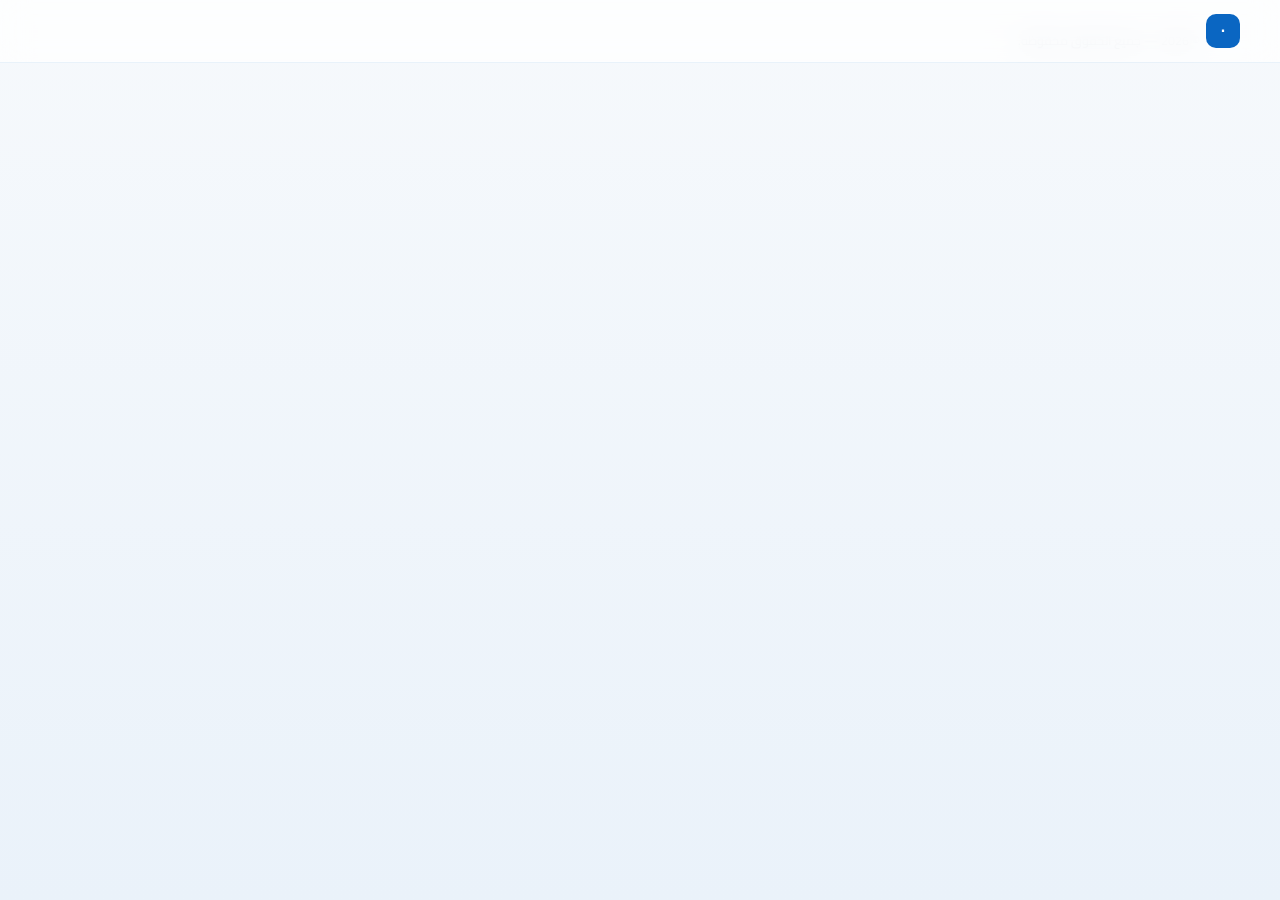
==== commit 05fc3e9d: "Update index.html امكانية التعديل" ====
--- a/index.html
+++ b/index.html
@@ -1,234 +1,47 @@
 <!DOCTYPE html>
 <html dir="rtl" lang="ar">
 <head>
-  <meta charset="UTF-8" />
-  <meta name="viewport" content="width=device-width, initial-scale=1.0" />
-  <title>زيد قداح — مصمم منتجات 3D ومطور ويب</title>
-  <meta name="description" content="بورتفوليو زيد قداح: تصميم منتجات ثلاثية الأبعاد (عطور، مايكروفونات، منتجات) وتطوير أنظمة ويب متكاملة بقواعد بيانات." />
-
-  <link rel="preconnect" href="https://fonts.googleapis.com" />
-  <link rel="preconnect" href="https://fonts.gstatic.com" crossorigin />
-  <link href="https://fonts.googleapis.com/css2?family=Cairo:wght@300;400;600;700;900&family=Space+Grotesk:wght@500;700&display=swap" rel="stylesheet" />
-  <link rel="stylesheet" href="https://cdnjs.cloudflare.com/ajax/libs/font-awesome/6.0.0-beta3/css/all.min.css" />
-
-  <link rel="stylesheet" href="css/style.css" />
+<meta charset="UTF-8" />
+<meta name="viewport" content="width=device-width, initial-scale=1.0" />
+<title>Bortfoliio</title>
+<meta name="description" content="" />
+<meta name="robots" content="index, follow" />
+<meta property="og:type" content="website" />
+<meta property="og:title" content="" />
+<meta property="og:description" content="" />
+<link rel="preconnect" href="https://fonts.googleapis.com" />
+<link rel="preconnect" href="https://fonts.gstatic.com" crossorigin />
+<link href="https://fonts.googleapis.com/css2?family=Cairo:wght@300;400;600;700;900&family=IBM+Plex+Mono:wght@400;500;700&display=swap" rel="stylesheet" />
+<link rel="stylesheet" href="https://cdnjs.cloudflare.com/ajax/libs/font-awesome/6.4.2/css/all.min.css" />
+<link rel="stylesheet" href="css/style.css" />
 </head>
 <body>
 
-  <!-- ============ شريط التنقل ============ -->
-  <header class="nav">
-    <a href="#top" class="nav-brand">
-      <span class="nav-mark">Z</span>
-      <span class="nav-name">زيد قداح <small>· ZAID QADDAH</small></span>
-    </a>
-    <nav class="nav-links">
-      <a href="#work-3d">منتجات 3D</a>
-      <a href="#work-web">مشاريع الويب</a>
-      <a href="#about">نبذة</a>
-      <a href="#contact" class="nav-cta">تواصل</a>
-    </nav>
-    <button class="nav-toggle" aria-label="القائمة"><i class="fas fa-bars"></i></button>
-  </header>
+<header class="nav" id="siteNav">
+  <a href="#top" class="nav-brand">
+    <span class="nav-mark" id="brandInitial">·</span>
+    <span class="nav-name" id="brandName"></span>
+  </a>
+  <nav class="nav-links" id="navLinks"></nav>
+  <button class="nav-toggle" id="navToggle" aria-label="القائمة"><i class="fas fa-bars"></i></button>
+</header>
 
-  <!-- ============ Hero ============ -->
-  <section class="hero" id="top">
-    <div class="hero-inner">
-      <span class="hero-badge"><i class="fas fa-cube"></i> متاح للعمل الحر</span>
-      <h1 class="hero-title">
-        أصمّم منتجات <span class="grad">ثلاثية الأبعاد</span><br />
-        وأبني <span class="grad">أنظمة ويب</span> متكاملة.
-      </h1>
-      <p class="hero-sub">
-        طالب هندسة حواسيب وأتمتة — أصنع نماذج منتجات واقعية في Blender
-        (عطور، مايكروفونات، منتجات تجارية)، وأطوّر مواقع وأنظمة إدارة
-        بقواعد بيانات MySQL.
-      </p>
+<main id="page"></main>
 
-      <div class="hero-actions">
-        <a href="#work-3d" class="btn btn-primary"><i class="fas fa-cube"></i> شاهد منتجات 3D</a>
-        <a href="#work-web" class="btn btn-ghost"><i class="fas fa-code"></i> المشاريع البرمجية</a>
-      </div>
+<footer class="footer">
+  <span>© <span id="year"></span> <span id="footerName"></span> — جميع الحقوق محفوظة.</span>
+  <span class="footer-meta"><span id="footerRepo"></span></span>
+</footer>
 
-      <div class="hero-meta">
-        <a href="mailto:zaidqaddah@gmail.com"><i class="fas fa-envelope"></i> zaidqaddah@gmail.com</a>
-        <a href="https://github.com/TheraLaugh" target="_blank" rel="noopener"><i class="fab fa-github"></i> TheraLaugh</a>
-        <a href="tel:+963940891715"><i class="fas fa-phone-alt"></i> 891715 940 963+</a>
-        <a href="https://theralaugh.github.io/me" target="_blank"><i class="fas fa-globe"></i> ZAIDQADDAH.me</a>
-      </div>
-    </div>
+<div class="modal" id="modal" aria-hidden="true">
+  <div class="modal-backdrop" data-close></div>
+  <div class="modal-content" role="dialog" aria-modal="true">
+    <button class="modal-close" data-close aria-label="إغلاق"><i class="fas fa-times"></i></button>
+    <div class="modal-body" id="modalBody"></div>
+  </div>
+</div>
 
-    <div class="hero-stats">
-      <div><strong>8+</strong><span>مشاريع على GitHub</span></div>
-      <div><strong>2</strong><span>مجال: 3D + Web</span></div>
-      <div><strong>100%</strong><span>تعلّم ذاتي</span></div>
-    </div>
-  </section>
-
-  <!-- ============ قسم منتجات 3D ============ -->
-  <section class="section" id="work-3d">
-    <div class="section-head">
-      <div>
-        <span class="section-eyebrow"><i class="fas fa-cube"></i> Portfolio / 3D</span>
-        <h2 class="section-title">منتجات ثلاثية الأبعاد</h2>
-        <p class="section-sub">نمذجة، خامات، إضاءة ورندر — جاهزة للاستخدام التجاري والإعلاني.</p>
-      </div>
-      <div class="filters" data-target="3d">
-        <button class="filter is-active" data-filter="all">الكل</button>
-        <button class="filter" data-filter="perfume">عطور</button>
-        <button class="filter" data-filter="audio">صوتيات</button>
-        <button class="filter" data-filter="product">منتجات</button>
-      </div>
-    </div>
-
-    <div class="grid grid-3d" id="grid-3d"></div>
-  </section>
-
-  <!-- ============ قسم مشاريع الويب ============ -->
-  <section class="section section-alt" id="work-web">
-    <div class="section-head">
-      <div>
-        <span class="section-eyebrow"><i class="fas fa-code"></i> Portfolio / Web</span>
-        <h2 class="section-title">مشاريع الويب</h2>
-        <p class="section-sub">تطبيقات وأنظمة متكاملة — من الواجهة إلى قاعدة البيانات.</p>
-      </div>
-      <div class="filters" data-target="web">
-        <button class="filter is-active" data-filter="all">الكل</button>
-        <button class="filter" data-filter="fullstack">Full Stack</button>
-        <button class="filter" data-filter="frontend">واجهات</button>
-        <button class="filter" data-filter="tools">أدوات</button>
-      </div>
-    </div>
-
-    <div class="grid grid-web" id="grid-web"></div>
-  </section>
-
-  <!-- ============ نبذة + مهارات ============ -->
-  <section class="section" id="about">
-    <div class="section-head">
-      <div>
-        <span class="section-eyebrow"><i class="fas fa-user"></i> About</span>
-        <h2 class="section-title">نبذة عني</h2>
-      </div>
-    </div>
-
-    <div class="about-grid">
-      <div class="about-card about-bio">
-        <h3><i class="fas fa-bullseye"></i> الهدف المهني</h3>
-        <p>
-          طالب هندسة حواسيب وأتمتة (السنة الثانية) في جامعة دمشق، أجمع بين
-          <strong>الإبداع البصري</strong> في تصميم المنتجات ثلاثية الأبعاد و<strong>المنطق البرمجي</strong>
-          في بناء أنظمة الويب. أعمل على مشاريع حقيقية تشمل أنظمة إدارة متكاملة،
-          متاجر، وأدوات تفاعلية. أبحث عن فرص تدريب أو عمل حر لتطوير مهاراتي.
-        </p>
-      </div>
-
-      <div class="about-card">
-        <h3><i class="fas fa-cube"></i> أدوات 3D</h3>
-        <div class="chips">
-          <span class="chip">Blender</span>
-          <span class="chip">Cycles</span>
-          <span class="chip">EEVEE</span>
-          <span class="chip">Substance (تعلم)</span>
-          <span class="chip">UV Mapping</span>
-          <span class="chip">PBR Materials</span>
-          <span class="chip">HDRI Lighting</span>
-          <span class="chip">Product Render</span>
-        </div>
-      </div>
-
-      <div class="about-card">
-        <h3><i class="fas fa-laptop-code"></i> تطوير الويب</h3>
-        <div class="chips">
-          <span class="chip">HTML5</span>
-          <span class="chip">CSS3</span>
-          <span class="chip">JavaScript</span>
-          <span class="chip">PHP</span>
-          <span class="chip">MySQL</span>
-          <span class="chip">C++</span>
-          <span class="chip">Git / GitHub</span>
-          <span class="chip">AI-assisted Dev</span>
-        </div>
-      </div>
-
-      <div class="about-card">
-        <h3><i class="fas fa-university"></i> التعليم</h3>
-        <div class="edu-item">
-          <strong>جامعة دمشق</strong>
-          <span>هندسة الحواسيب والأتمتة — السنة الثانية</span>
-        </div>
-        <div class="edu-item">
-          <strong>تعلّم ذاتي مستمر</strong>
-          <span>3D · Web · AI Tools</span>
-        </div>
-      </div>
-
-      <div class="about-card">
-        <h3><i class="fas fa-language"></i> اللغات</h3>
-        <div class="lang">
-          <span class="lang-name">العربية</span>
-          <span class="lang-bar"><i style="width:100%"></i></span>
-          <span class="lang-val">أم</span>
-        </div>
-        <div class="lang">
-          <span class="lang-name">الإنجليزية</span>
-          <span class="lang-bar"><i style="width:70%"></i></span>
-          <span class="lang-val">70%</span>
-        </div>
-        <div class="lang">
-          <span class="lang-name">الروسية</span>
-          <span class="lang-bar"><i style="width:60%"></i></span>
-          <span class="lang-val">60%</span>
-        </div>
-      </div>
-
-      <div class="about-card">
-        <h3><i class="fas fa-user-check"></i> مهارات شخصية</h3>
-        <div class="chips">
-          <span class="chip">تعلّم ذاتي</span>
-          <span class="chip">حل المشكلات</span>
-          <span class="chip">العمل ضمن فريق</span>
-          <span class="chip">تفكير تجاري</span>
-          <span class="chip">إدارة وقت</span>
-        </div>
-      </div>
-    </div>
-  </section>
-
-  <!-- ============ تواصل ============ -->
-  <section class="contact" id="contact">
-    <div class="contact-inner">
-      <h2>هل لديك مشروع؟</h2>
-      <p>سواء كان نموذج منتج 3D أو موقع ويب متكامل — لنتحدث.</p>
-      <div class="contact-actions">
-        <a href="mailto:zaidqaddah@gmail.com" class="btn btn-primary">
-          <i class="fas fa-envelope"></i> zaidqaddah@gmail.com
-        </a>
-        <a href="https://wa.me/963940891715" target="_blank" class="btn btn-ghost">
-          <i class="fab fa-whatsapp"></i> واتساب
-        </a>
-      </div>
-      <div class="contact-socials">
-        <a href="https://github.com/TheraLaugh" target="_blank" rel="noopener"><i class="fab fa-github"></i> GitHub</a>
-        <a href="https://theralaugh.github.io/me" target="_blank"><i class="fas fa-globe"></i> الموقع</a>
-      </div>
-    </div>
-  </section>
-
-  <footer class="footer">
-    <span>© <span id="year"></span> زيد قداح — جميع الحقوق محفوظة.</span>
-    <span>صُنع بـ HTML · CSS · JS</span>
-  </footer>
-
-  <!-- ============ Modal تفاصيل ============ -->
-  <div class="modal" id="modal" aria-hidden="true">
-    <div class="modal-backdrop" data-close></div>
-    <div class="modal-content" role="dialog" aria-modal="true">
-      <button class="modal-close" data-close aria-label="إغلاق"><i class="fas fa-times"></i></button>
-      <div class="modal-body" id="modal-body"></div>
-    </div>
-  </div>
-
-  <script src="js/data.js"></script>
-  <script src="js/main.js"></script>
+<script src="js/data.js"></script>
+<script src="js/main.js"></script>
 </body>
 </html>
--- a/css/style.css
+++ b/css/style.css
@@ -0,0 +1,956 @@
+/* =========================================================
+   إعدادات عامة
+   ========================================================= */
+*, *::before, *::after { margin: 0; padding: 0; box-sizing: border-box; }
+
+:root {
+  --blue: #0a66c2;
+  --blue-dark: #084d94;
+  --blue-soft: #e6f0ff;
+  --ink: #0a1a2b;
+  --ink-soft: #2c4056;
+  --muted: #6a7f94;
+  --line: #e2ecf5;
+  --bg: #f6f9fc;
+  --white: #ffffff;
+  --radius: 24px;
+  --radius-sm: 14px;
+  --shadow-sm: 0 2px 8px rgba(0, 40, 80, 0.04);
+  --shadow-md: 0 12px 30px -12px rgba(0, 40, 80, 0.12);
+  --shadow-lg: 0 30px 60px -20px rgba(0, 40, 80, 0.18);
+  --ease: cubic-bezier(0.22, 1, 0.36, 1);
+  --max: 1200px;
+}
+
+html { scroll-behavior: smooth; }
+
+body {
+  font-family: 'Cairo', system-ui, -apple-system, sans-serif;
+  background: linear-gradient(180deg, #f6f9fc 0%, #eaf2fa 100%);
+  background-attachment: fixed;
+  color: var(--ink);
+  line-height: 1.7;
+  min-height: 100vh;
+  overflow-x: hidden;
+  -webkit-font-smoothing: antialiased;
+}
+
+img { max-width: 100%; display: block; }
+a { color: inherit; text-decoration: none; }
+button { font-family: inherit; cursor: pointer; border: none; background: none; }
+
+h1, h2, h3, h4 { line-height: 1.25; font-weight: 700; color: var(--ink); }
+
+/* =========================================================
+   شريط التنقل
+   ========================================================= */
+.nav {
+  position: fixed;
+  top: 0; left: 0; right: 0;
+  z-index: 100;
+  display: flex;
+  align-items: center;
+  justify-content: space-between;
+  padding: 14px clamp(16px, 4vw, 40px);
+  background: rgba(255, 255, 255, 0.75);
+  backdrop-filter: blur(14px);
+  -webkit-backdrop-filter: blur(14px);
+  border-bottom: 1px solid rgba(10, 102, 194, 0.08);
+}
+
+.nav-brand { display: flex; align-items: center; gap: 10px; font-weight: 700; }
+.nav-mark {
+  display: grid; place-items: center;
+  width: 34px; height: 34px;
+  background: var(--blue);
+  color: #fff;
+  border-radius: 10px;
+  font-family: 'Space Grotesk', sans-serif;
+  font-weight: 700;
+  font-size: 16px;
+}
+.nav-name { font-size: 15px; }
+.nav-name small { color: var(--muted); font-weight: 400; font-size: 12px; }
+
+.nav-links {
+  display: flex; align-items: center; gap: 28px;
+  font-size: 14px;
+  font-weight: 600;
+}
+.nav-links a {
+  color: var(--ink-soft);
+  position: relative;
+  transition: color 0.25s var(--ease);
+}
+.nav-links a:hover { color: var(--blue); }
+.nav-links a::after {
+  content: ''; position: absolute; bottom: -6px; right: 0;
+  height: 2px; width: 0; background: var(--blue);
+  transition: width 0.3s var(--ease);
+}
+.nav-links a:hover::after { width: 100%; }
+.nav-links .nav-cta {
+  padding: 8px 18px;
+  background: var(--blue);
+  color: #fff !important;
+  border-radius: 40px;
+  transition: all 0.3s var(--ease);
+}
+.nav-links .nav-cta:hover {
+  background: var(--blue-dark);
+  transform: translateY(-1px);
+}
+.nav-links .nav-cta::after { display: none; }
+
+.nav-toggle {
+  display: none;
+  font-size: 20px;
+  color: var(--blue);
+  padding: 8px;
+}
+
+/* =========================================================
+   Hero
+   ========================================================= */
+.hero {
+  max-width: var(--max);
+  margin: 0 auto;
+  padding: 140px clamp(16px, 4vw, 40px) 60px;
+  display: flex;
+  flex-direction: column;
+  gap: 60px;
+}
+
+.hero-inner { max-width: 780px; }
+
+.hero-badge {
+  display: inline-flex;
+  align-items: center;
+  gap: 8px;
+  background: var(--blue-soft);
+  color: var(--blue);
+  font-size: 13px;
+  font-weight: 700;
+  padding: 7px 16px;
+  border-radius: 40px;
+  margin-bottom: 24px;
+}
+.hero-badge i { font-size: 12px; }
+
+.hero-title {
+  font-size: clamp(2rem, 5.5vw, 4rem);
+  font-weight: 900;
+  letter-spacing: -0.5px;
+  margin-bottom: 24px;
+}
+.hero-title .grad {
+  background: linear-gradient(120deg, var(--blue), #4d9bf0);
+  -webkit-background-clip: text;
+  background-clip: text;
+  color: transparent;
+}
+
+.hero-sub {
+  font-size: clamp(1rem, 1.2vw, 1.15rem);
+  color: var(--ink-soft);
+  max-width: 640px;
+  margin-bottom: 36px;
+}
+
+.hero-actions {
+  display: flex;
+  gap: 12px;
+  flex-wrap: wrap;
+  margin-bottom: 40px;
+}
+
+.btn {
+  display: inline-flex;
+  align-items: center;
+  gap: 8px;
+  padding: 13px 24px;
+  border-radius: 40px;
+  font-size: 14px;
+  font-weight: 700;
+  transition: all 0.3s var(--ease);
+  border: 2px solid transparent;
+  cursor: pointer;
+}
+.btn-primary {
+  background: var(--blue);
+  color: #fff;
+  box-shadow: 0 8px 20px -8px rgba(10, 102, 194, 0.4);
+}
+.btn-primary:hover {
+  background: var(--blue-dark);
+  transform: translateY(-2px);
+  box-shadow: 0 14px 26px -10px rgba(10, 102, 194, 0.5);
+}
+.btn-ghost {
+  background: #fff;
+  color: var(--blue);
+  border-color: var(--line);
+}
+.btn-ghost:hover {
+  border-color: var(--blue);
+  background: var(--blue-soft);
+}
+
+.hero-meta {
+  display: flex;
+  flex-wrap: wrap;
+  gap: 12px 22px;
+  font-size: 14px;
+  color: var(--ink-soft);
+  font-weight: 500;
+}
+.hero-meta a {
+  display: inline-flex;
+  align-items: center;
+  gap: 8px;
+  transition: color 0.2s;
+}
+.hero-meta a i { color: var(--blue); font-size: 15px; }
+.hero-meta a:hover { color: var(--blue); }
+
+.hero-stats {
+  display: grid;
+  grid-template-columns: repeat(auto-fit, minmax(180px, 1fr));
+  gap: 16px;
+}
+.hero-stats > div {
+  background: rgba(255, 255, 255, 0.7);
+  backdrop-filter: blur(10px);
+  border: 1px solid rgba(10, 102, 194, 0.08);
+  border-radius: var(--radius);
+  padding: 22px 24px;
+  box-shadow: var(--shadow-sm);
+}
+.hero-stats strong {
+  display: block;
+  font-size: 2rem;
+  font-weight: 900;
+  color: var(--blue);
+  line-height: 1.2;
+  font-family: 'Space Grotesk', 'Cairo', sans-serif;
+}
+.hero-stats span {
+  color: var(--muted);
+  font-size: 14px;
+  font-weight: 500;
+}
+
+/* =========================================================
+   Sections
+   ========================================================= */
+.section {
+  max-width: var(--max);
+  margin: 0 auto;
+  padding: 90px clamp(16px, 4vw, 40px);
+}
+.section-alt {
+  background: linear-gradient(180deg, transparent, rgba(10, 102, 194, 0.03), transparent);
+  border-radius: 60px;
+}
+
+.section-head {
+  display: flex;
+  align-items: flex-end;
+  justify-content: space-between;
+  gap: 30px;
+  margin-bottom: 44px;
+  flex-wrap: wrap;
+}
+
+.section-eyebrow {
+  display: inline-flex;
+  align-items: center;
+  gap: 8px;
+  color: var(--blue);
+  font-size: 13px;
+  font-weight: 700;
+  letter-spacing: 1px;
+  margin-bottom: 10px;
+}
+
+.section-title {
+  font-size: clamp(1.8rem, 3.6vw, 2.6rem);
+  font-weight: 900;
+  margin-bottom: 8px;
+  letter-spacing: -0.3px;
+}
+
+.section-sub {
+  color: var(--muted);
+  font-size: 15px;
+  max-width: 520px;
+}
+
+/* =========================================================
+   فلاتر
+   ========================================================= */
+.filters {
+  display: flex;
+  gap: 6px;
+  background: #fff;
+  padding: 5px;
+  border-radius: 40px;
+  border: 1px solid var(--line);
+  box-shadow: var(--shadow-sm);
+  flex-wrap: wrap;
+}
+.filter {
+  padding: 8px 18px;
+  font-size: 13px;
+  font-weight: 700;
+  color: var(--muted);
+  border-radius: 40px;
+  transition: all 0.25s var(--ease);
+}
+.filter:hover { color: var(--blue); }
+.filter.is-active {
+  background: var(--blue);
+  color: #fff;
+  box-shadow: 0 4px 10px -3px rgba(10, 102, 194, 0.4);
+}
+
+/* =========================================================
+   Grids
+   ========================================================= */
+.grid {
+  display: grid;
+  gap: 22px;
+}
+.grid-3d {
+  grid-template-columns: repeat(auto-fill, minmax(300px, 1fr));
+}
+.grid-web {
+  grid-template-columns: repeat(auto-fill, minmax(340px, 1fr));
+}
+
+/* =========================================================
+   بطاقة منتج 3D
+   ========================================================= */
+.card-3d {
+  position: relative;
+  background: #fff;
+  border-radius: var(--radius);
+  overflow: hidden;
+  cursor: pointer;
+  border: 1px solid var(--line);
+  box-shadow: var(--shadow-sm);
+  transition: transform 0.5s var(--ease), box-shadow 0.5s var(--ease), border-color 0.3s;
+  opacity: 0;
+  transform: translateY(24px);
+}
+.card-3d.is-visible { opacity: 1; transform: translateY(0); }
+.card-3d:hover {
+  transform: translateY(-6px);
+  box-shadow: var(--shadow-lg);
+  border-color: rgba(10, 102, 194, 0.2);
+}
+
+.card-3d-media {
+  position: relative;
+  aspect-ratio: 1 / 1;
+  overflow: hidden;
+  background: linear-gradient(135deg, #f5f8fc, #e9f2f9);
+}
+.card-3d-media img {
+  width: 100%; height: 100%;
+  object-fit: cover;
+  transition: transform 0.8s var(--ease);
+}
+.card-3d:hover .card-3d-media img { transform: scale(1.06); }
+
+.card-3d-tag {
+  position: absolute;
+  top: 14px;
+  right: 14px;
+  background: rgba(255, 255, 255, 0.92);
+  backdrop-filter: blur(8px);
+  color: var(--blue);
+  font-size: 11px;
+  font-weight: 700;
+  padding: 5px 12px;
+  border-radius: 40px;
+  letter-spacing: 0.3px;
+  box-shadow: var(--shadow-sm);
+}
+
+.card-3d-body {
+  padding: 18px 20px 22px;
+}
+.card-3d-title {
+  font-size: 1.1rem;
+  font-weight: 700;
+  margin-bottom: 6px;
+  color: var(--ink);
+}
+.card-3d-desc {
+  font-size: 13.5px;
+  color: var(--ink-soft);
+  line-height: 1.6;
+  margin-bottom: 14px;
+}
+.card-3d-tools {
+  display: flex;
+  flex-wrap: wrap;
+  gap: 6px;
+}
+.card-3d-tools span {
+  background: var(--blue-soft);
+  color: var(--blue);
+  font-size: 11px;
+  font-weight: 700;
+  padding: 4px 10px;
+  border-radius: 30px;
+}
+
+/* Overlay سهم عند المرور */
+.card-3d-media::after {
+  content: '\f00e';
+  font-family: 'Font Awesome 6 Free';
+  font-weight: 900;
+  position: absolute;
+  inset: 0;
+  display: grid;
+  place-items: center;
+  color: #fff;
+  font-size: 26px;
+  background: rgba(10, 102, 194, 0.55);
+  opacity: 0;
+  transition: opacity 0.35s var(--ease);
+}
+.card-3d:hover .card-3d-media::after { opacity: 1; }
+
+/* =========================================================
+   بطاقة مشروع ويب
+   ========================================================= */
+.card-web {
+  background: #fff;
+  border-radius: var(--radius);
+  border: 1px solid var(--line);
+  padding: 26px 26px 24px;
+  box-shadow: var(--shadow-sm);
+  display: flex;
+  flex-direction: column;
+  transition: transform 0.4s var(--ease), box-shadow 0.4s var(--ease), border-color 0.3s;
+  opacity: 0;
+  transform: translateY(24px);
+  position: relative;
+  overflow: hidden;
+}
+.card-web.is-visible { opacity: 1; transform: translateY(0); }
+.card-web::before {
+  content: '';
+  position: absolute;
+  top: 0; right: 0;
+  width: 100%;
+  height: 4px;
+  background: linear-gradient(90deg, var(--blue), #4d9bf0);
+  transform: scaleX(0);
+  transform-origin: right;
+  transition: transform 0.5s var(--ease);
+}
+.card-web:hover::before { transform: scaleX(1); }
+.card-web:hover {
+  transform: translateY(-5px);
+  box-shadow: var(--shadow-lg);
+  border-color: rgba(10, 102, 194, 0.2);
+}
+
+.card-web-head {
+  display: flex;
+  align-items: flex-start;
+  justify-content: space-between;
+  gap: 14px;
+  margin-bottom: 14px;
+}
+
+.card-web-icon {
+  display: grid;
+  place-items: center;
+  width: 44px; height: 44px;
+  border-radius: 14px;
+  background: var(--blue-soft);
+  color: var(--blue);
+  font-size: 18px;
+  flex-shrink: 0;
+}
+
+.card-web-links {
+  display: flex;
+  gap: 8px;
+  flex-shrink: 0;
+}
+.card-web-links a {
+  display: inline-flex;
+  align-items: center;
+  gap: 5px;
+  font-size: 12px;
+  font-weight: 700;
+  color: var(--blue);
+  padding: 5px 11px;
+  border-radius: 30px;
+  background: var(--blue-soft);
+  transition: all 0.25s var(--ease);
+}
+.card-web-links a:hover {
+  background: var(--blue);
+  color: #fff;
+}
+
+.card-web-title {
+  font-size: 1.15rem;
+  font-weight: 700;
+  margin-bottom: 4px;
+}
+.card-web-sub {
+  font-size: 13px;
+  color: var(--muted);
+  margin-bottom: 12px;
+  font-weight: 600;
+}
+.card-web-desc {
+  font-size: 14px;
+  color: var(--ink-soft);
+  margin-bottom: 14px;
+  line-height: 1.7;
+}
+.card-web-bullets {
+  list-style: none;
+  padding: 0;
+  margin: 0 0 16px;
+  display: flex;
+  flex-direction: column;
+  gap: 6px;
+}
+.card-web-bullets li {
+  font-size: 13px;
+  color: var(--ink-soft);
+  padding-right: 18px;
+  position: relative;
+  line-height: 1.6;
+}
+.card-web-bullets li::before {
+  content: '▸';
+  position: absolute;
+  right: 0;
+  color: var(--blue);
+  font-weight: 700;
+}
+
+.card-web-tech {
+  display: flex;
+  flex-wrap: wrap;
+  gap: 6px;
+  margin-top: auto;
+  padding-top: 16px;
+  border-top: 1px dashed var(--line);
+}
+.card-web-tech span {
+  font-size: 11px;
+  font-weight: 700;
+  color: var(--ink-soft);
+  background: #f0f5fa;
+  padding: 4px 11px;
+  border-radius: 30px;
+  letter-spacing: 0.3px;
+}
+
+.card-badge-private {
+  font-size: 11px;
+  font-weight: 700;
+  color: #b26a00;
+  background: #fff4e0;
+  padding: 4px 11px;
+  border-radius: 30px;
+}
+
+/* =========================================================
+   قسم About
+   ========================================================= */
+.about-grid {
+  display: grid;
+  grid-template-columns: repeat(auto-fit, minmax(280px, 1fr));
+  gap: 20px;
+}
+.about-card {
+  background: #fff;
+  border-radius: var(--radius);
+  padding: 26px;
+  border: 1px solid var(--line);
+  box-shadow: var(--shadow-sm);
+}
+.about-card h3 {
+  font-size: 1.05rem;
+  margin-bottom: 16px;
+  display: flex;
+  align-items: center;
+  gap: 10px;
+}
+.about-card h3 i {
+  color: var(--blue);
+  font-size: 15px;
+}
+.about-bio { grid-column: span 2; }
+.about-bio p {
+  color: var(--ink-soft);
+  font-size: 15px;
+  line-height: 1.9;
+}
+.about-bio strong { color: var(--blue); }
+
+@media (max-width: 720px) {
+  .about-bio { grid-column: span 1; }
+}
+
+.chips {
+  display: flex;
+  flex-wrap: wrap;
+  gap: 8px;
+}
+.chip {
+  background: #f2f7fd;
+  color: var(--ink);
+  font-size: 12.5px;
+  font-weight: 600;
+  padding: 6px 14px;
+  border-radius: 30px;
+  border: 1px solid rgba(10, 102, 194, 0.08);
+  transition: all 0.25s var(--ease);
+}
+.chip:hover {
+  background: var(--blue-soft);
+  color: var(--blue);
+  border-color: rgba(10, 102, 194, 0.3);
+}
+
+.edu-item {
+  padding: 10px 0;
+  border-bottom: 1px dashed var(--line);
+}
+.edu-item:last-child { border-bottom: none; padding-bottom: 0; }
+.edu-item strong { display: block; color: var(--ink); font-size: 14px; }
+.edu-item span { color: var(--muted); font-size: 13px; }
+
+.lang {
+  display: grid;
+  grid-template-columns: 80px 1fr 50px;
+  align-items: center;
+  gap: 12px;
+  margin-bottom: 12px;
+  font-size: 13px;
+}
+.lang-name { font-weight: 700; color: var(--ink); }
+.lang-bar {
+  height: 6px;
+  background: #e6eef7;
+  border-radius: 30px;
+  overflow: hidden;
+  display: block;
+}
+.lang-bar i {
+  display: block;
+  height: 100%;
+  background: linear-gradient(90deg, var(--blue), #4d9bf0);
+  border-radius: 30px;
+}
+.lang-val { color: var(--muted); font-weight: 700; text-align: left; font-size: 12px; }
+
+/* =========================================================
+   تواصل
+   ========================================================= */
+.contact {
+  max-width: var(--max);
+  margin: 40px auto;
+  padding: 0 clamp(16px, 4vw, 40px);
+}
+.contact-inner {
+  background: linear-gradient(135deg, #0a1a2b 0%, #0a3a72 100%);
+  color: #fff;
+  border-radius: 40px;
+  padding: clamp(40px, 6vw, 80px) clamp(24px, 5vw, 60px);
+  text-align: center;
+  position: relative;
+  overflow: hidden;
+}
+.contact-inner::before {
+  content: '';
+  position: absolute;
+  top: -50%; left: -20%;
+  width: 400px; height: 400px;
+  background: radial-gradient(circle, rgba(77, 155, 240, 0.3), transparent 70%);
+  border-radius: 50%;
+}
+.contact-inner h2 {
+  color: #fff;
+  font-size: clamp(1.8rem, 3.5vw, 2.6rem);
+  margin-bottom: 12px;
+  position: relative;
+}
+.contact-inner p {
+  color: rgba(255, 255, 255, 0.75);
+  margin-bottom: 34px;
+  font-size: 15px;
+  position: relative;
+}
+.contact-actions {
+  display: flex;
+  gap: 12px;
+  justify-content: center;
+  flex-wrap: wrap;
+  position: relative;
+}
+.contact-actions .btn-primary {
+  background: #fff;
+  color: var(--blue);
+}
+.contact-actions .btn-primary:hover { background: #f0f5fa; }
+.contact-actions .btn-ghost {
+  background: transparent;
+  color: #fff;
+  border-color: rgba(255, 255, 255, 0.3);
+}
+.contact-actions .btn-ghost:hover {
+  border-color: #fff;
+  background: rgba(255, 255, 255, 0.1);
+}
+
+.contact-socials {
+  display: flex;
+  gap: 22px;
+  justify-content: center;
+  margin-top: 30px;
+  font-size: 13px;
+  color: rgba(255, 255, 255, 0.7);
+  position: relative;
+}
+.contact-socials a {
+  display: inline-flex;
+  align-items: center;
+  gap: 6px;
+  transition: color 0.25s;
+}
+.contact-socials a:hover { color: #fff; }
+
+/* =========================================================
+   Footer
+   ========================================================= */
+.footer {
+  max-width: var(--max);
+  margin: 0 auto;
+  padding: 30px clamp(16px, 4vw, 40px) 40px;
+  display: flex;
+  justify-content: space-between;
+  gap: 14px;
+  font-size: 12.5px;
+  color: var(--muted);
+  flex-wrap: wrap;
+}
+
+/* =========================================================
+   Modal
+   ========================================================= */
+.modal {
+  position: fixed;
+  inset: 0;
+  z-index: 200;
+  display: grid;
+  place-items: center;
+  opacity: 0;
+  pointer-events: none;
+  transition: opacity 0.35s var(--ease);
+  padding: 20px;
+}
+.modal.is-open { opacity: 1; pointer-events: auto; }
+
+.modal-backdrop {
+  position: absolute;
+  inset: 0;
+  background: rgba(10, 26, 43, 0.55);
+  backdrop-filter: blur(8px);
+  -webkit-backdrop-filter: blur(8px);
+}
+
+.modal-content {
+  position: relative;
+  width: min(900px, 100%);
+  max-height: 90vh;
+  overflow-y: auto;
+  background: #fff;
+  border-radius: var(--radius);
+  padding: 40px clamp(24px, 4vw, 48px);
+  box-shadow: var(--shadow-lg);
+  transform: scale(0.94) translateY(20px);
+  transition: transform 0.4s var(--ease);
+}
+.modal.is-open .modal-content { transform: scale(1) translateY(0); }
+
+.modal-close {
+  position: absolute;
+  top: 16px; left: 16px;
+  width: 38px; height: 38px;
+  border-radius: 50%;
+  background: #f2f7fd;
+  color: var(--ink);
+  display: grid; place-items: center;
+  font-size: 15px;
+  transition: all 0.25s var(--ease);
+  z-index: 2;
+}
+.modal-close:hover { background: var(--blue); color: #fff; }
+
+.modal-tag {
+  display: inline-block;
+  color: var(--blue);
+  font-size: 12px;
+  font-weight: 700;
+  letter-spacing: 0.5px;
+  margin-bottom: 10px;
+  background: var(--blue-soft);
+  padding: 5px 14px;
+  border-radius: 30px;
+}
+
+.modal-title {
+  font-size: clamp(1.4rem, 2.6vw, 2rem);
+  font-weight: 900;
+  margin-bottom: 6px;
+}
+.modal-sub {
+  color: var(--muted);
+  font-size: 14px;
+  margin-bottom: 24px;
+}
+
+/* Gallery داخل المودال */
+.modal-gallery { margin-bottom: 26px; }
+.modal-gallery-main {
+  width: 100%;
+  border-radius: var(--radius-sm);
+  aspect-ratio: 4 / 3;
+  object-fit: cover;
+  background: #f2f7fd;
+  border: 1px solid var(--line);
+}
+.modal-gallery-thumbs {
+  display: grid;
+  grid-template-columns: repeat(auto-fill, minmax(80px, 1fr));
+  gap: 8px;
+  margin-top: 10px;
+}
+.modal-gallery-thumbs img {
+  width: 100%;
+  aspect-ratio: 1 / 1;
+  object-fit: cover;
+  border-radius: 10px;
+  cursor: pointer;
+  border: 2px solid transparent;
+  transition: all 0.25s var(--ease);
+  background: #f2f7fd;
+}
+.modal-gallery-thumbs img:hover,
+.modal-gallery-thumbs img.is-active {
+  border-color: var(--blue);
+}
+
+.modal-section { margin-bottom: 24px; }
+.modal-section h4 {
+  color: var(--blue);
+  font-size: 13px;
+  font-weight: 700;
+  letter-spacing: 0.5px;
+  margin-bottom: 10px;
+  text-transform: uppercase;
+}
+.modal-section p {
+  color: var(--ink-soft);
+  font-size: 14.5px;
+  line-height: 1.9;
+}
+.modal-section ul {
+  list-style: none;
+  padding: 0;
+  display: flex;
+  flex-direction: column;
+  gap: 8px;
+}
+.modal-section ul li {
+  color: var(--ink-soft);
+  font-size: 14px;
+  padding-right: 20px;
+  position: relative;
+  line-height: 1.7;
+}
+.modal-section ul li::before {
+  content: '▸';
+  position: absolute;
+  right: 0;
+  color: var(--blue);
+  font-weight: 700;
+}
+
+.modal-meta {
+  display: grid;
+  grid-template-columns: repeat(auto-fit, minmax(130px, 1fr));
+  gap: 12px;
+  padding: 18px;
+  background: #f8fbfe;
+  border-radius: var(--radius-sm);
+  margin-bottom: 24px;
+  border: 1px solid var(--line);
+}
+.modal-meta > div strong {
+  display: block;
+  font-size: 11px;
+  color: var(--muted);
+  font-weight: 700;
+  letter-spacing: 0.5px;
+  margin-bottom: 4px;
+  text-transform: uppercase;
+}
+.modal-meta > div span {
+  color: var(--ink);
+  font-weight: 700;
+  font-size: 14px;
+}
+
+.modal-links {
+  display: flex;
+  gap: 10px;
+  flex-wrap: wrap;
+  padding-top: 20px;
+  border-top: 1px dashed var(--line);
+}
+
+/* =========================================================
+   استجابة
+   ========================================================= */
+@media (max-width: 820px) {
+  .nav-links { display: none; }
+  .nav-toggle { display: block; }
+  .nav-links.is-open {
+    display: flex;
+    flex-direction: column;
+    position: absolute;
+    top: 100%; right: 16px; left: 16px;
+    background: #fff;
+    padding: 20px;
+    border-radius: var(--radius);
+    box-shadow: var(--shadow-lg);
+    border: 1px solid var(--line);
+    gap: 16px;
+    align-items: stretch;
+  }
+  .nav-links.is-open a { padding: 10px 0; border-bottom: 1px solid var(--line); }
+  .nav-links.is-open a:last-child { border-bottom: none; }
+  .nav-links .nav-cta { text-align: center; border-radius: 40px; }
+
+  .hero { padding-top: 110px; }
+  .section-head { flex-direction: column; align-items: flex-start; }
+  .filters { width: 100%; overflow-x: auto; }
+  .section-alt { border-radius: 30px; }
+  .footer { flex-direction: column; text-align: center; }
+}
